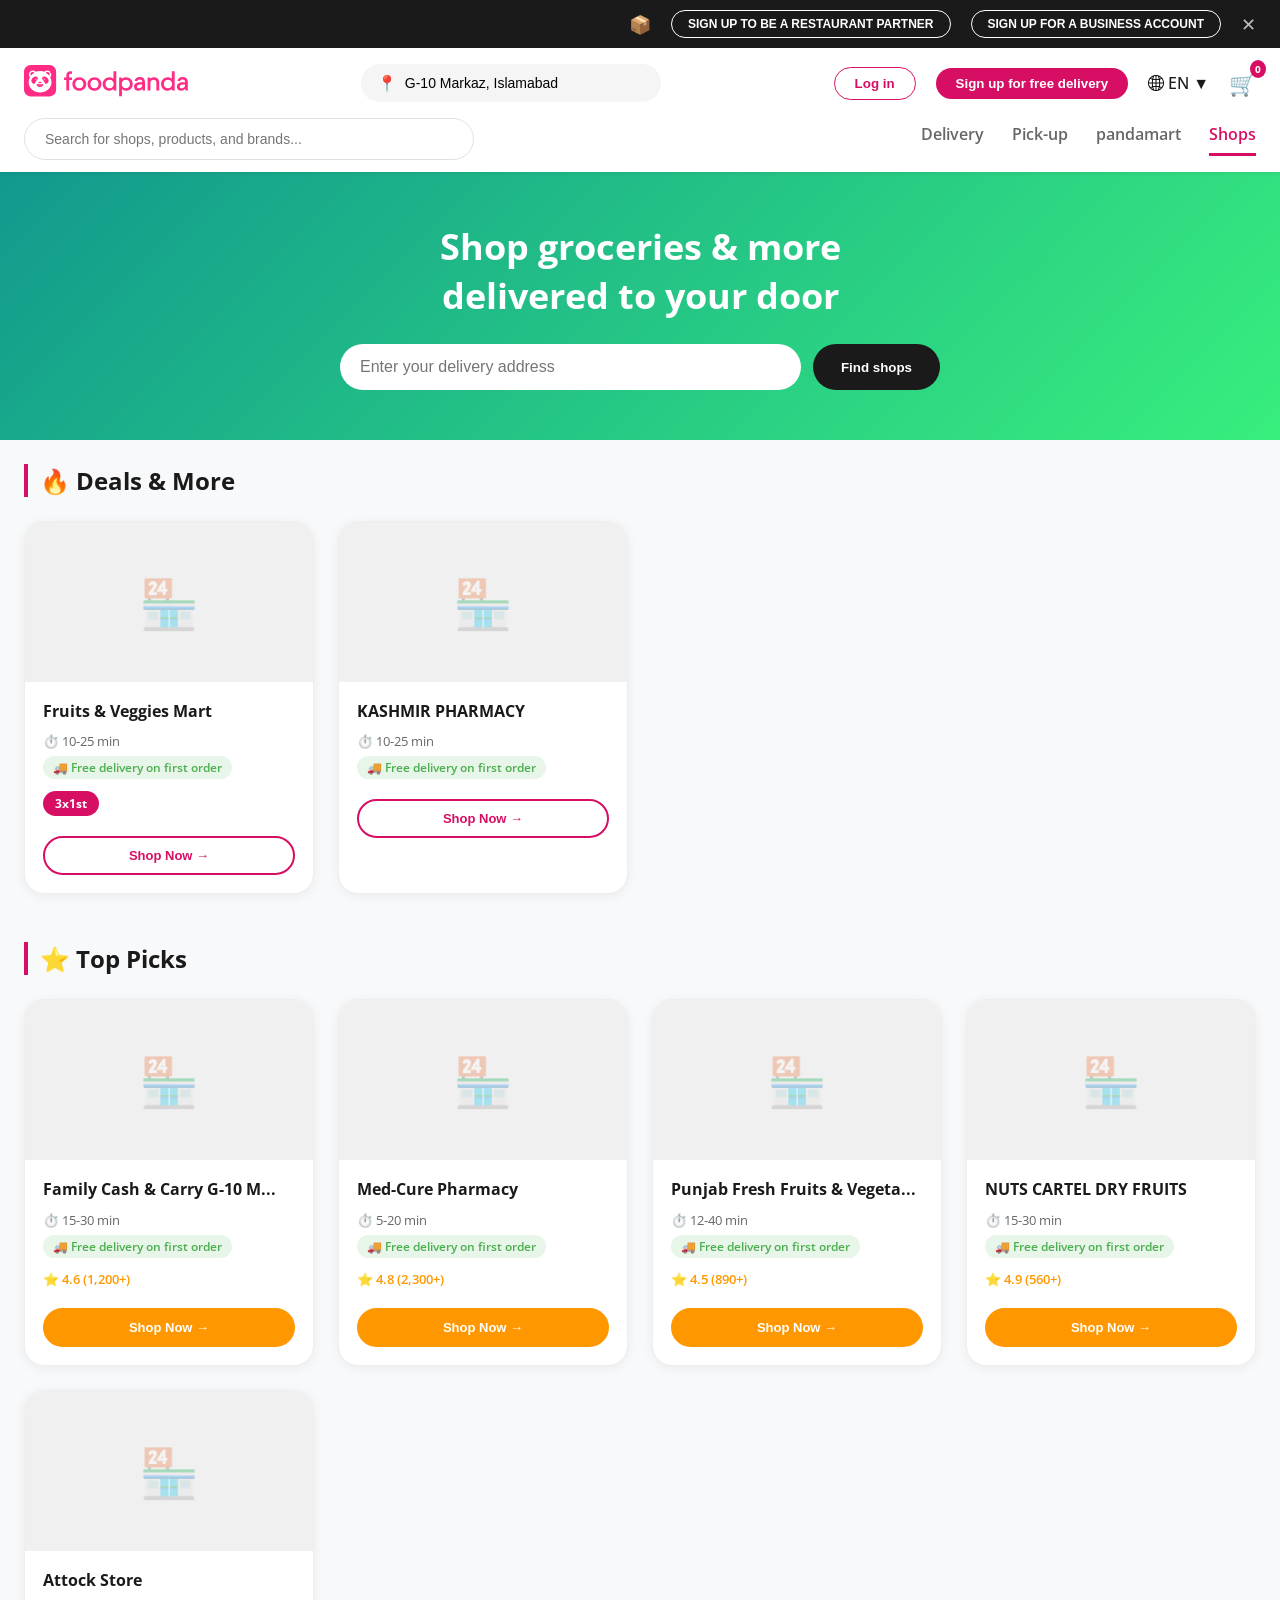
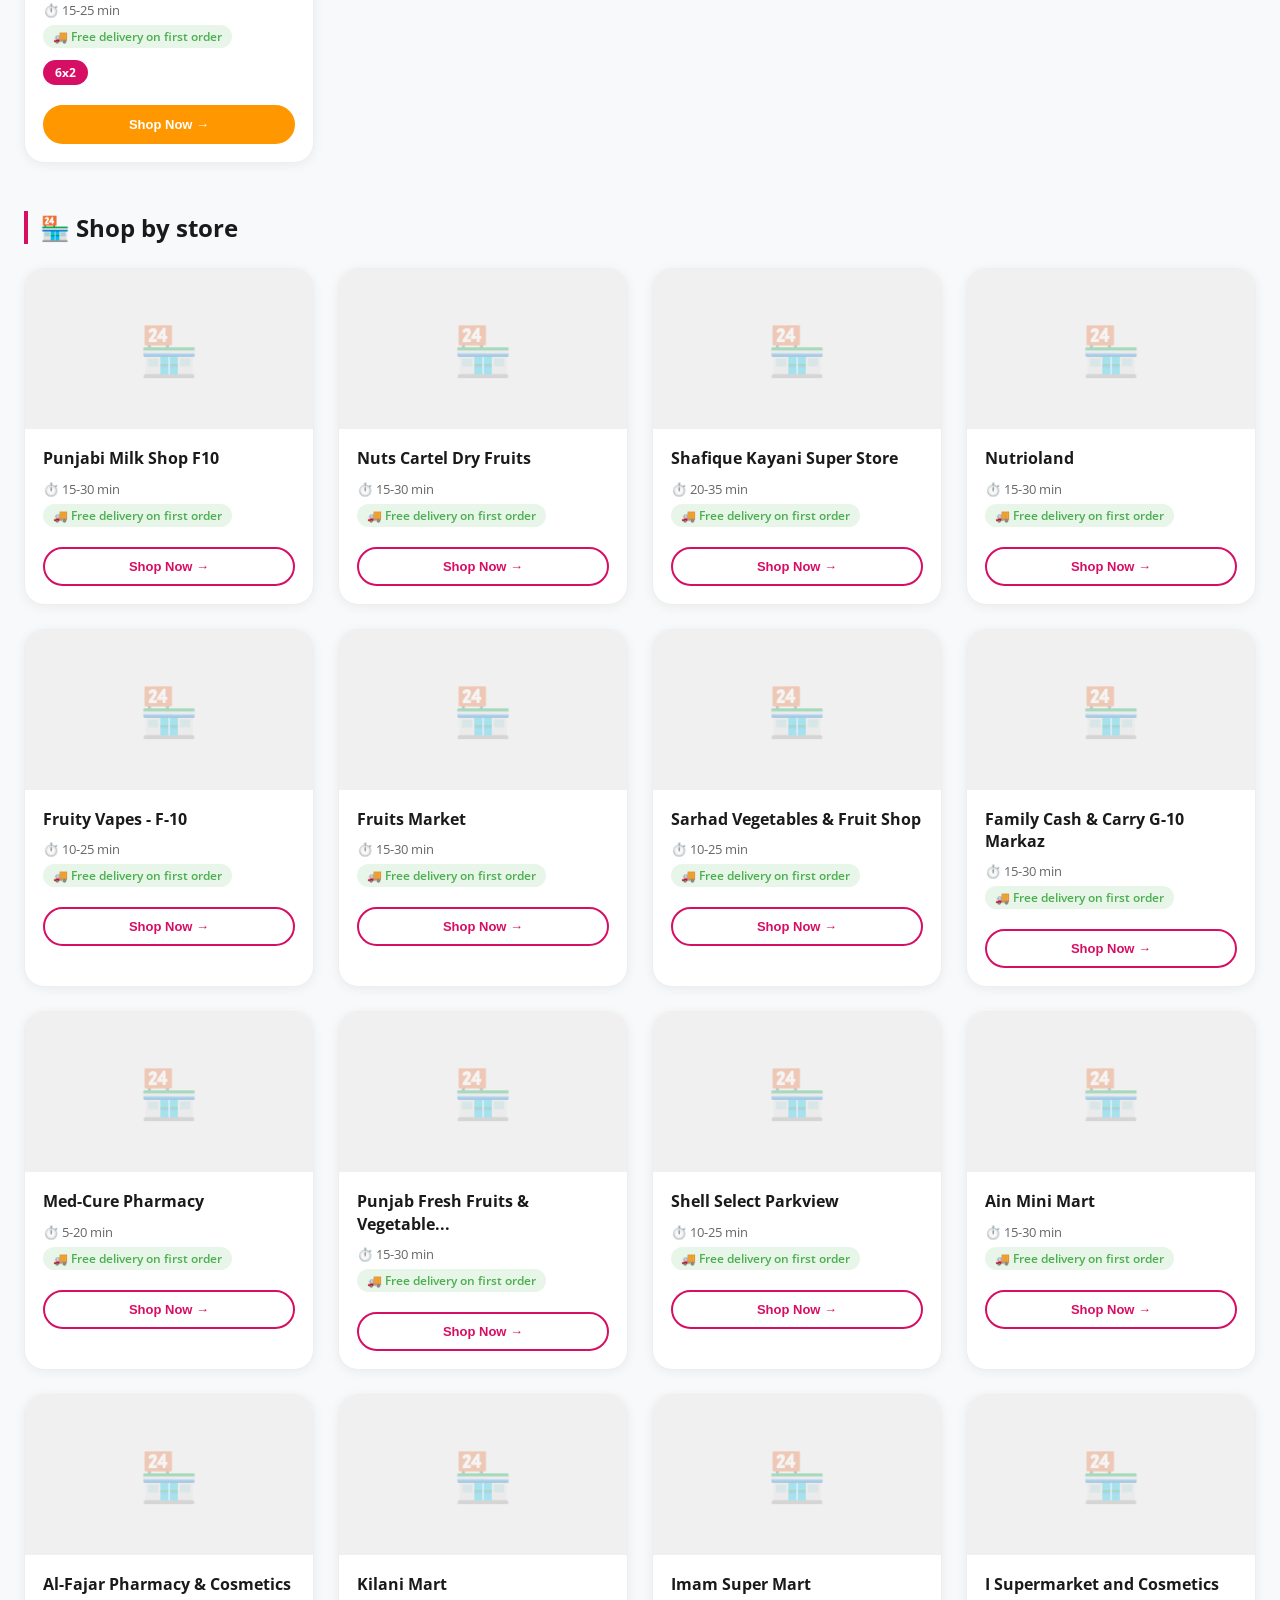
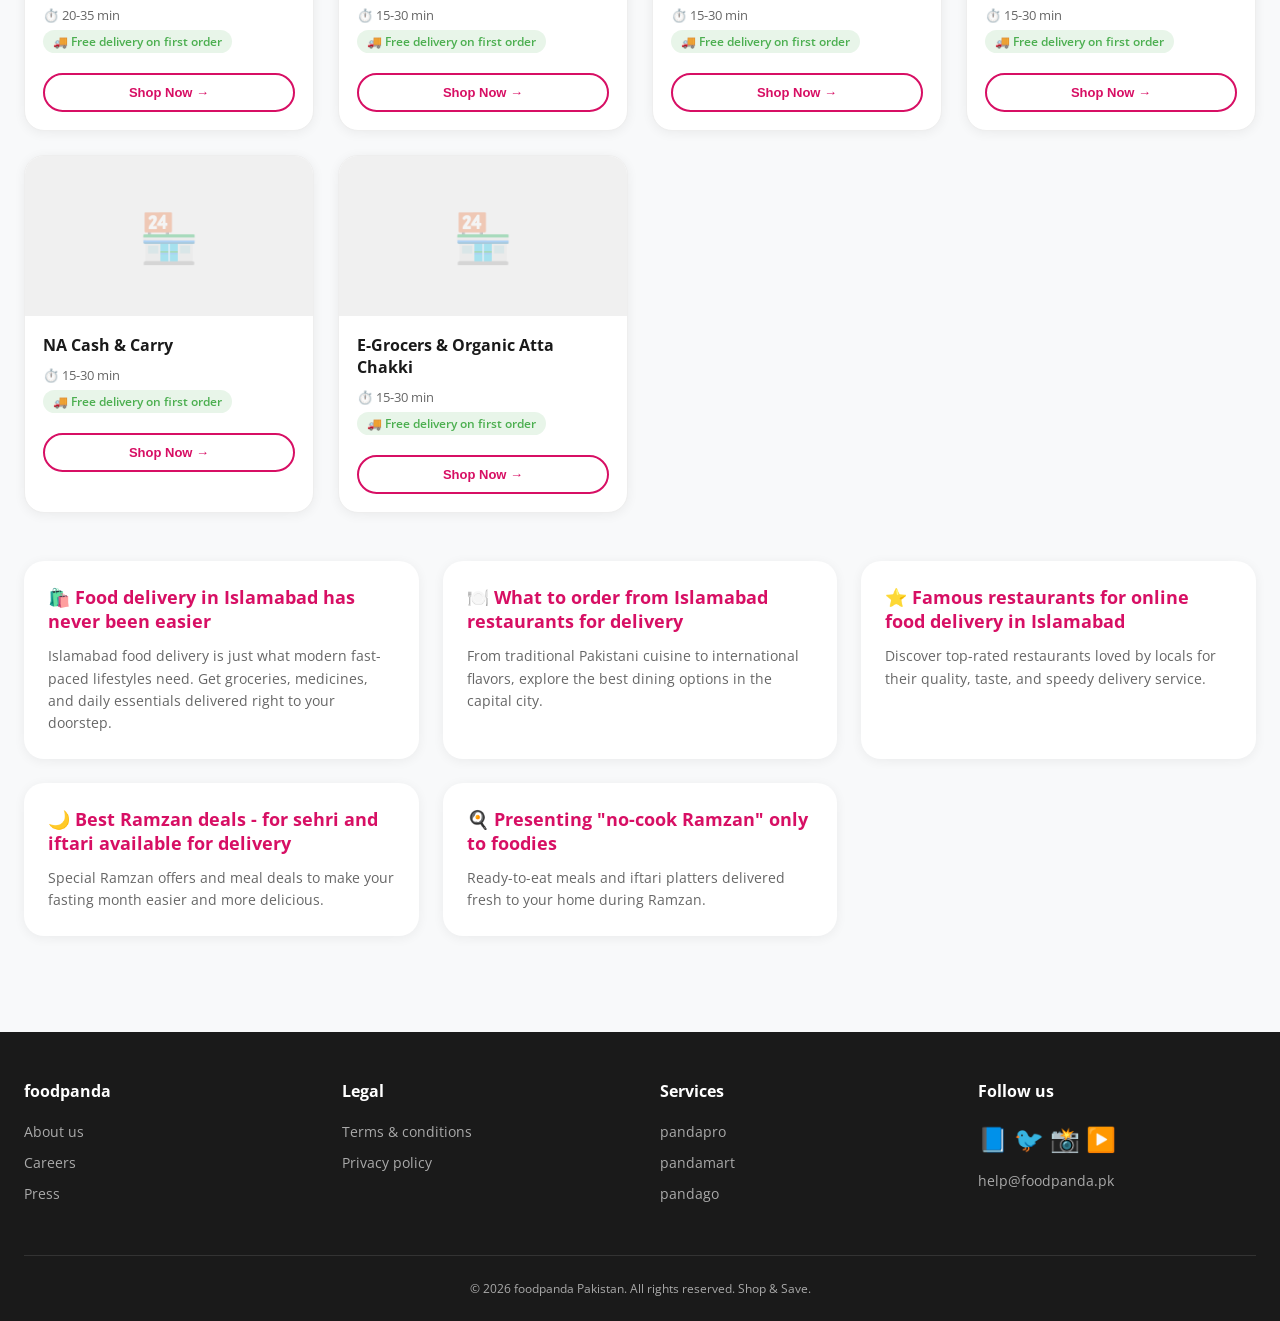
==== shops.html @ 9ace152b "add shops page" ====
<!doctype html>
<html lang="en">
  <head>
    <meta charset="UTF-8" />
    <meta name="viewport" content="width=device-width, initial-scale=1.0" />
    <title>foodpanda | Shops - Grocery & More in Islamabad</title>
    <link
      href="https://fonts.googleapis.com/css2?family=Open+Sans:wght@400;500;600;700;800&display=swap"
      rel="stylesheet"
    />
    <link rel="stylesheet" href="shops.css" />
  </head>
  <body>
    <!-- Top Banner -->
    <div class="top-banner">
      <div class="banner-container">
        <span class="banner-icon">📦</span>
        <button class="banner-btn">SIGN UP TO BE A RESTAURANT PARTNER</button>
        <button class="banner-btn">SIGN UP FOR A BUSINESS ACCOUNT</button>
        <span class="banner-close">✕</span>
      </div>
    </div>

    <!-- Navbar -->
    <nav class="navbar">
      <div class="nav-container">
        <div class="logo">
          <img
            src="assest/images/foodpanda_logo_2023.svg"
            alt="foodpanda"
            onerror="
              this.src =
                'https://www.foodpanda.pk/static/images/foodpanda_logo_2023.svg'
            "
          />
        </div>
        <div class="address">
          <span>📍</span>
          <input
            type="text"
            placeholder="Select your address"
            value="G-10 Markaz, Islamabad"
          />
        </div>
        <ul class="nav-links">
          <li><button class="btn-outline">Log in</button></li>
          <li>
            <button class="btn-primary">Sign up for free delivery</button>
          </li>
          <li class="lang-selector">
            <img
              src="assest/images/globe.png"
              alt="globe"
              onerror="
                this.src =
                  'https://cdn-icons-png.flaticon.com/512/555/555417.png'
              "
            />
            EN ▼
          </li>
          <li class="cart">🛒</li>
        </ul>
      </div>
      <div class="nav-bottom">
        <div class="search-bar">
          <input
            type="text"
            placeholder="Search for shops, products, and brands..."
          />
        </div>
        <div class="tabs-container">
          <div class="tab">Delivery</div>
          <div class="tab">Pick-up</div>
          <div class="tab">pandamart</div>
          <div class="tab active">Shops</div>
        </div>
      </div>
    </nav>

    <!-- Hero Section -->
    <section class="hero">
      <div class="hero-content">
        <h1>Shop groceries & more <br />delivered to your door</h1>
        <div class="search-container">
          <input type="text" placeholder="Enter your delivery address" />
          <button class="btn-primary">Find shops</button>
        </div>
      </div>
    </section>

    <div class="main-container">
      <!-- Deals & More Section -->
      <div class="section">
        <h2 class="section-header">🔥 Deals & More</h2>
        <div class="shop-grid">
          <div class="shop-card">
            <div
              class="shop-image"
              style="
                background-image: url(&quot;https://images.deliveryhero.io/image/foodpanda/shops/fruits-veggies/logo.jpg&quot;);
              "
            ></div>
            <div class="shop-content">
              <h3>Fruits & Veggies Mart</h3>
              <div class="shop-meta">
                <span class="time">⏱️ 10-25 min</span>
                <span class="free-delivery"
                  >🚚 Free delivery on first order</span
                >
              </div>
              <div class="shop-badge">3x1st</div>
              <button class="shop-btn">Shop Now →</button>
            </div>
          </div>
          <div class="shop-card">
            <div
              class="shop-image"
              style="
                background-image: url(&quot;https://images.deliveryhero.io/image/foodpanda/shops/kashmir-pharmacy/logo.jpg&quot;);
              "
            ></div>
            <div class="shop-content">
              <h3>KASHMIR PHARMACY</h3>
              <div class="shop-meta">
                <span class="time">⏱️ 10-25 min</span>
                <span class="free-delivery"
                  >🚚 Free delivery on first order</span
                >
              </div>
              <button class="shop-btn">Shop Now →</button>
            </div>
          </div>
        </div>
      </div>

      <!-- Top Picks Section -->
      <div class="section">
        <h2 class="section-header">⭐ Top Picks</h2>
        <div class="shop-grid">
          <div class="shop-card">
            <div
              class="shop-image"
              style="
                background-image: url(&quot;https://images.deliveryhero.io/image/foodpanda/shops/family-cash-carry/logo.jpg&quot;);
              "
            ></div>
            <div class="shop-content">
              <h3>Family Cash & Carry G-10 M...</h3>
              <div class="shop-meta">
                <span class="time">⏱️ 15-30 min</span>
                <span class="free-delivery"
                  >🚚 Free delivery on first order</span
                >
              </div>
              <div class="rating">⭐ 4.6 (1,200+)</div>
              <button class="shop-btn">Shop Now →</button>
            </div>
          </div>
          <div class="shop-card">
            <div
              class="shop-image"
              style="
                background-image: url(&quot;https://images.deliveryhero.io/image/foodpanda/shops/med-cure/logo.jpg&quot;);
              "
            ></div>
            <div class="shop-content">
              <h3>Med-Cure Pharmacy</h3>
              <div class="shop-meta">
                <span class="time">⏱️ 5-20 min</span>
                <span class="free-delivery"
                  >🚚 Free delivery on first order</span
                >
              </div>
              <div class="rating">⭐ 4.8 (2,300+)</div>
              <button class="shop-btn">Shop Now →</button>
            </div>
          </div>
          <div class="shop-card">
            <div
              class="shop-image"
              style="
                background-image: url(&quot;https://images.deliveryhero.io/image/foodpanda/shops/punjab-fresh/logo.jpg&quot;);
              "
            ></div>
            <div class="shop-content">
              <h3>Punjab Fresh Fruits & Vegeta...</h3>
              <div class="shop-meta">
                <span class="time">⏱️ 12-40 min</span>
                <span class="free-delivery"
                  >🚚 Free delivery on first order</span
                >
              </div>
              <div class="rating">⭐ 4.5 (890+)</div>
              <button class="shop-btn">Shop Now →</button>
            </div>
          </div>
          <div class="shop-card">
            <div
              class="shop-image"
              style="
                background-image: url(&quot;https://images.deliveryhero.io/image/foodpanda/shops/nuts-cartel/logo.jpg&quot;);
              "
            ></div>
            <div class="shop-content">
              <h3>NUTS CARTEL DRY FRUITS</h3>
              <div class="shop-meta">
                <span class="time">⏱️ 15-30 min</span>
                <span class="free-delivery"
                  >🚚 Free delivery on first order</span
                >
              </div>
              <div class="rating">⭐ 4.9 (560+)</div>
              <button class="shop-btn">Shop Now →</button>
            </div>
          </div>
          <div class="shop-card">
            <div
              class="shop-image"
              style="
                background-image: url(&quot;https://images.deliveryhero.io/image/foodpanda/shops/attock/logo.jpg&quot;);
              "
            ></div>
            <div class="shop-content">
              <h3>Attock Store</h3>
              <div class="shop-meta">
                <span class="time">⏱️ 15-25 min</span>
                <span class="free-delivery"
                  >🚚 Free delivery on first order</span
                >
              </div>
              <div class="shop-badge">6x2</div>
              <button class="shop-btn">Shop Now →</button>
            </div>
          </div>
        </div>
      </div>

      <!-- Shop by store Section -->
      <div class="section">
        <h2 class="section-header">🏪 Shop by store</h2>
        <div class="shop-grid shop-by-store-grid">
          <div class="shop-card">
            <div
              class="shop-image"
              style="
                background-image: url(&quot;https://images.deliveryhero.io/image/foodpanda/shops/punjabi-milk/logo.jpg&quot;);
              "
            ></div>
            <div class="shop-content">
              <h3>Punjabi Milk Shop F10</h3>
              <div class="shop-meta">
                <span class="time">⏱️ 15-30 min</span>
                <span class="free-delivery"
                  >🚚 Free delivery on first order</span
                >
              </div>
              <button class="shop-btn">Shop Now →</button>
            </div>
          </div>
          <div class="shop-card">
            <div
              class="shop-image"
              style="
                background-image: url(&quot;https://images.deliveryhero.io/image/foodpanda/shops/nuts-cartel/logo.jpg&quot;);
              "
            ></div>
            <div class="shop-content">
              <h3>Nuts Cartel Dry Fruits</h3>
              <div class="shop-meta">
                <span class="time">⏱️ 15-30 min</span>
                <span class="free-delivery"
                  >🚚 Free delivery on first order</span
                >
              </div>
              <button class="shop-btn">Shop Now →</button>
            </div>
          </div>
          <div class="shop-card">
            <div
              class="shop-image"
              style="
                background-image: url(&quot;https://images.deliveryhero.io/image/foodpanda/shops/kayani-super/logo.jpg&quot;);
              "
            ></div>
            <div class="shop-content">
              <h3>Shafique Kayani Super Store</h3>
              <div class="shop-meta">
                <span class="time">⏱️ 20-35 min</span>
                <span class="free-delivery"
                  >🚚 Free delivery on first order</span
                >
              </div>
              <button class="shop-btn">Shop Now →</button>
            </div>
          </div>
          <div class="shop-card">
            <div
              class="shop-image"
              style="
                background-image: url(&quot;https://images.deliveryhero.io/image/foodpanda/shops/nutrioland/logo.jpg&quot;);
              "
            ></div>
            <div class="shop-content">
              <h3>Nutrioland</h3>
              <div class="shop-meta">
                <span class="time">⏱️ 15-30 min</span>
                <span class="free-delivery"
                  >🚚 Free delivery on first order</span
                >
              </div>
              <button class="shop-btn">Shop Now →</button>
            </div>
          </div>
          <div class="shop-card">
            <div
              class="shop-image"
              style="
                background-image: url(&quot;https://images.deliveryhero.io/image/foodpanda/shops/fruity-vapes/logo.jpg&quot;);
              "
            ></div>
            <div class="shop-content">
              <h3>Fruity Vapes - F-10</h3>
              <div class="shop-meta">
                <span class="time">⏱️ 10-25 min</span>
                <span class="free-delivery"
                  >🚚 Free delivery on first order</span
                >
              </div>
              <button class="shop-btn">Shop Now →</button>
            </div>
          </div>
          <div class="shop-card">
            <div
              class="shop-image"
              style="
                background-image: url(&quot;https://images.deliveryhero.io/image/foodpanda/shops/fruits-market/logo.jpg&quot;);
              "
            ></div>
            <div class="shop-content">
              <h3>Fruits Market</h3>
              <div class="shop-meta">
                <span class="time">⏱️ 15-30 min</span>
                <span class="free-delivery"
                  >🚚 Free delivery on first order</span
                >
              </div>
              <button class="shop-btn">Shop Now →</button>
            </div>
          </div>
          <div class="shop-card">
            <div
              class="shop-image"
              style="
                background-image: url(&quot;https://images.deliveryhero.io/image/foodpanda/shops/sarhad-veg/logo.jpg&quot;);
              "
            ></div>
            <div class="shop-content">
              <h3>Sarhad Vegetables & Fruit Shop</h3>
              <div class="shop-meta">
                <span class="time">⏱️ 10-25 min</span>
                <span class="free-delivery"
                  >🚚 Free delivery on first order</span
                >
              </div>
              <button class="shop-btn">Shop Now →</button>
            </div>
          </div>
          <div class="shop-card">
            <div
              class="shop-image"
              style="
                background-image: url(&quot;https://images.deliveryhero.io/image/foodpanda/shops/family-cash-carry/logo.jpg&quot;);
              "
            ></div>
            <div class="shop-content">
              <h3>Family Cash & Carry G-10 Markaz</h3>
              <div class="shop-meta">
                <span class="time">⏱️ 15-30 min</span>
                <span class="free-delivery"
                  >🚚 Free delivery on first order</span
                >
              </div>
              <button class="shop-btn">Shop Now →</button>
            </div>
          </div>
          <div class="shop-card">
            <div
              class="shop-image"
              style="
                background-image: url(&quot;https://images.deliveryhero.io/image/foodpanda/shops/med-cure/logo.jpg&quot;);
              "
            ></div>
            <div class="shop-content">
              <h3>Med-Cure Pharmacy</h3>
              <div class="shop-meta">
                <span class="time">⏱️ 5-20 min</span>
                <span class="free-delivery"
                  >🚚 Free delivery on first order</span
                >
              </div>
              <button class="shop-btn">Shop Now →</button>
            </div>
          </div>
          <div class="shop-card">
            <div
              class="shop-image"
              style="
                background-image: url(&quot;https://images.deliveryhero.io/image/foodpanda/shops/punjab-fresh/logo.jpg&quot;);
              "
            ></div>
            <div class="shop-content">
              <h3>Punjab Fresh Fruits & Vegetable...</h3>
              <div class="shop-meta">
                <span class="time">⏱️ 15-30 min</span>
                <span class="free-delivery"
                  >🚚 Free delivery on first order</span
                >
              </div>
              <button class="shop-btn">Shop Now →</button>
            </div>
          </div>
          <div class="shop-card">
            <div
              class="shop-image"
              style="
                background-image: url(&quot;https://images.deliveryhero.io/image/foodpanda/shops/shell-select/logo.jpg&quot;);
              "
            ></div>
            <div class="shop-content">
              <h3>Shell Select Parkview</h3>
              <div class="shop-meta">
                <span class="time">⏱️ 10-25 min</span>
                <span class="free-delivery"
                  >🚚 Free delivery on first order</span
                >
              </div>
              <button class="shop-btn">Shop Now →</button>
            </div>
          </div>
          <div class="shop-card">
            <div
              class="shop-image"
              style="
                background-image: url(&quot;https://images.deliveryhero.io/image/foodpanda/shops/ain-mart/logo.jpg&quot;);
              "
            ></div>
            <div class="shop-content">
              <h3>Ain Mini Mart</h3>
              <div class="shop-meta">
                <span class="time">⏱️ 15-30 min</span>
                <span class="free-delivery"
                  >🚚 Free delivery on first order</span
                >
              </div>
              <button class="shop-btn">Shop Now →</button>
            </div>
          </div>
          <div class="shop-card">
            <div
              class="shop-image"
              style="
                background-image: url(&quot;https://images.deliveryhero.io/image/foodpanda/shops/al-fajar/logo.jpg&quot;);
              "
            ></div>
            <div class="shop-content">
              <h3>Al-Fajar Pharmacy & Cosmetics</h3>
              <div class="shop-meta">
                <span class="time">⏱️ 20-35 min</span>
                <span class="free-delivery"
                  >🚚 Free delivery on first order</span
                >
              </div>
              <button class="shop-btn">Shop Now →</button>
            </div>
          </div>
          <div class="shop-card">
            <div
              class="shop-image"
              style="
                background-image: url(&quot;https://images.deliveryhero.io/image/foodpanda/shops/kilani-mart/logo.jpg&quot;);
              "
            ></div>
            <div class="shop-content">
              <h3>Kilani Mart</h3>
              <div class="shop-meta">
                <span class="time">⏱️ 15-30 min</span>
                <span class="free-delivery"
                  >🚚 Free delivery on first order</span
                >
              </div>
              <button class="shop-btn">Shop Now →</button>
            </div>
          </div>
          <div class="shop-card">
            <div
              class="shop-image"
              style="
                background-image: url(&quot;https://images.deliveryhero.io/image/foodpanda/shops/imam-super/logo.jpg&quot;);
              "
            ></div>
            <div class="shop-content">
              <h3>Imam Super Mart</h3>
              <div class="shop-meta">
                <span class="time">⏱️ 15-30 min</span>
                <span class="free-delivery"
                  >🚚 Free delivery on first order</span
                >
              </div>
              <button class="shop-btn">Shop Now →</button>
            </div>
          </div>
          <div class="shop-card">
            <div
              class="shop-image"
              style="
                background-image: url(&quot;https://images.deliveryhero.io/image/foodpanda/shops/i-supermarket/logo.jpg&quot;);
              "
            ></div>
            <div class="shop-content">
              <h3>I Supermarket and Cosmetics</h3>
              <div class="shop-meta">
                <span class="time">⏱️ 15-30 min</span>
                <span class="free-delivery"
                  >🚚 Free delivery on first order</span
                >
              </div>
              <button class="shop-btn">Shop Now →</button>
            </div>
          </div>
          <div class="shop-card">
            <div
              class="shop-image"
              style="
                background-image: url(&quot;https://images.deliveryhero.io/image/foodpanda/shops/na-cash-carry/logo.jpg&quot;);
              "
            ></div>
            <div class="shop-content">
              <h3>NA Cash & Carry</h3>
              <div class="shop-meta">
                <span class="time">⏱️ 15-30 min</span>
                <span class="free-delivery"
                  >🚚 Free delivery on first order</span
                >
              </div>
              <button class="shop-btn">Shop Now →</button>
            </div>
          </div>
          <div class="shop-card">
            <div
              class="shop-image"
              style="
                background-image: url(&quot;https://images.deliveryhero.io/image/foodpanda/shops/e-grocers/logo.jpg&quot;);
              "
            ></div>
            <div class="shop-content">
              <h3>E-Grocers & Organic Atta Chakki</h3>
              <div class="shop-meta">
                <span class="time">⏱️ 15-30 min</span>
                <span class="free-delivery"
                  >🚚 Free delivery on first order</span
                >
              </div>
              <button class="shop-btn">Shop Now →</button>
            </div>
          </div>
        </div>
      </div>

      <!-- Info Sections -->
      <div class="info-section">
        <div class="info-card">
          <h2>🛍️ Food delivery in Islamabad has never been easier</h2>
          <p>
            Islamabad food delivery is just what modern fast-paced lifestyles
            need. Get groceries, medicines, and daily essentials delivered right
            to your doorstep.
          </p>
        </div>
        <div class="info-card">
          <h2>🍽️ What to order from Islamabad restaurants for delivery</h2>
          <p>
            From traditional Pakistani cuisine to international flavors, explore
            the best dining options in the capital city.
          </p>
        </div>
        <div class="info-card">
          <h2>⭐ Famous restaurants for online food delivery in Islamabad</h2>
          <p>
            Discover top-rated restaurants loved by locals for their quality,
            taste, and speedy delivery service.
          </p>
        </div>
        <div class="info-card">
          <h2>
            🌙 Best Ramzan deals - for sehri and iftari available for delivery
          </h2>
          <p>
            Special Ramzan offers and meal deals to make your fasting month
            easier and more delicious.
          </p>
        </div>
        <div class="info-card">
          <h2>🍳 Presenting "no-cook Ramzan" only to foodies</h2>
          <p>
            Ready-to-eat meals and iftari platters delivered fresh to your home
            during Ramzan.
          </p>
        </div>
      </div>
    </div>

    <!-- Footer -->
    <footer>
      <div class="footer-grid">
        <div class="footer-col">
          <h4>foodpanda</h4>
          <a href="#">About us</a>
          <a href="#">Careers</a>
          <a href="#">Press</a>
        </div>
        <div class="footer-col">
          <h4>Legal</h4>
          <a href="#">Terms & conditions</a>
          <a href="#">Privacy policy</a>
        </div>
        <div class="footer-col">
          <h4>Services</h4>
          <a href="#">pandapro</a>
          <a href="#">pandamart</a>
          <a href="#">pandago</a>
        </div>
        <div class="footer-col">
          <h4>Follow us</h4>
          <div class="social-icons">📘 🐦 📸 ▶️</div>
          <div class="contact-email">help@foodpanda.pk</div>
        </div>
      </div>
      <div class="copyright">
        © 2026 foodpanda Pakistan. All rights reserved. Shop & Save.
      </div>
    </footer>
  </body>
</html>
---- shops.css ----
/* shops.css - Complete styles for foodpanda Shops page */

* {
    margin: 0;
    padding: 0;
    box-sizing: border-box;
}

body {
    font-family: 'Open Sans', sans-serif;
    background: #f8f9fa;
    color: #1a1a1a;
}

/* ========== TOP BANNER ========== */
.top-banner {
    background: #1a1a1a;
    color: white;
    padding: 10px 0;
    font-size: 14px;
}

.banner-container {
    max-width: 1400px;
    margin: 0 auto;
    display: flex;
    align-items: center;
    justify-content: flex-end;
    gap: 20px;
    padding: 0 24px;
}

.banner-icon {
    font-size: 18px;
}

.banner-btn {
    background: transparent;
    border: 1px solid #fff;
    color: #fff;
    padding: 6px 16px;
    border-radius: 20px;
    font-size: 12px;
    font-weight: 600;
    cursor: pointer;
    transition: all 0.2s;
}

.banner-btn:hover {
    background: rgba(255,255,255,0.1);
}

.banner-close {
    cursor: pointer;
    font-size: 18px;
    opacity: 0.7;
}

.banner-close:hover {
    opacity: 1;
}

/* ========== NAVBAR ========== */
.navbar {
    background: #fff;
    box-shadow: 0 1px 4px rgba(0,0,0,0.08);
    position: sticky;
    top: 0;
    z-index: 100;
}

.nav-container {
    max-width: 1400px;
    margin: 0 auto;
    padding: 16px 24px;
    display: flex;
    align-items: center;
    justify-content: space-between;
    flex-wrap: wrap;
    gap: 16px;
}

.logo img {
    height: 32px;
}

.address {
    display: flex;
    align-items: center;
    gap: 8px;
    background: #f5f5f5;
    padding: 8px 16px;
    border-radius: 30px;
    flex: 1;
    max-width: 300px;
}

.address input {
    border: none;
    background: transparent;
    outline: none;
    font-size: 14px;
    width: 100%;
}

.nav-links {
    display: flex;
    align-items: center;
    gap: 20px;
    list-style: none;
}

.btn-outline {
    background: transparent;
    border: 1px solid #D70F64;
    color: #D70F64;
    padding: 8px 20px;
    border-radius: 30px;
    font-weight: 600;
    cursor: pointer;
    transition: all 0.2s;
}

.btn-outline:hover {
    background: #D70F64;
    color: white;
}

.btn-primary {
    background: #D70F64;
    border: none;
    color: white;
    padding: 8px 20px;
    border-radius: 30px;
    font-weight: 600;
    cursor: pointer;
    transition: all 0.2s;
}

.btn-primary:hover {
    background: #b80d54;
}

.lang-selector {
    display: flex;
    align-items: center;
    gap: 4px;
    cursor: pointer;
    font-weight: 500;
}

.lang-selector img {
    height: 16px;
}

.cart {
    font-size: 22px;
    cursor: pointer;
    position: relative;
}

.cart::after {
    content: "0";
    position: absolute;
    top: -8px;
    right: -10px;
    background: #D70F64;
    color: white;
    font-size: 10px;
    padding: 2px 5px;
    border-radius: 50%;
    font-weight: bold;
}

/* Nav Bottom Tabs */
.nav-bottom {
    max-width: 1400px;
    margin: 0 auto;
    padding: 0 24px 12px 24px;
    display: flex;
    align-items: center;
    justify-content: space-between;
    flex-wrap: wrap;
    gap: 16px;
}

.search-bar {
    flex: 1;
    max-width: 450px;
}

.search-bar input {
    width: 100%;
    padding: 12px 20px;
    border: 1px solid #e0e0e0;
    border-radius: 30px;
    font-size: 14px;
    outline: none;
    transition: border 0.2s;
}

.search-bar input:focus {
    border-color: #D70F64;
}

.tabs-container {
    display: flex;
    gap: 28px;
}

.tab {
    font-weight: 600;
    padding-bottom: 8px;
    cursor: pointer;
    color: #666;
    transition: color 0.2s;
}

.tab:hover {
    color: #D70F64;
}

.tab.active {
    color: #D70F64;
    border-bottom: 3px solid #D70F64;
}

/* ========== HERO SECTION ========== */
.hero {
    background: linear-gradient(135deg, #11998e 0%, #38ef7d 100%);
    padding: 50px 24px;
    text-align: center;
    color: white;
}

.hero h1 {
    font-size: 36px;
    margin-bottom: 24px;
    font-weight: 700;
}

.search-container {
    display: flex;
    max-width: 600px;
    margin: 0 auto;
    gap: 12px;
}

.search-container input {
    flex: 1;
    padding: 14px 20px;
    border: none;
    border-radius: 40px;
    font-size: 16px;
    outline: none;
}

.search-container button {
    background: #1a1a1a;
    color: white;
    border: none;
    padding: 14px 28px;
    border-radius: 40px;
    font-weight: bold;
    cursor: pointer;
    transition: background 0.2s;
}

.search-container button:hover {
    background: #333;
}

/* ========== MAIN CONTAINER ========== */
.main-container {
    max-width: 1400px;
    margin: 0 auto;
    padding: 24px;
}

/* Section Header */
.section {
    margin-bottom: 48px;
}

.section-header {
    font-size: 24px;
    font-weight: 700;
    margin-bottom: 24px;
    padding-left: 12px;
    border-left: 4px solid #D70F64;
}

/* Shop Grid */
.shop-grid {
    display: grid;
    grid-template-columns: repeat(auto-fill, minmax(280px, 1fr));
    gap: 24px;
}

.shop-card {
    background: white;
    border-radius: 20px;
    overflow: hidden;
    box-shadow: 0 2px 12px rgba(0,0,0,0.06);
    transition: all 0.3s ease;
    cursor: pointer;
    border: 1px solid #eee;
}

.shop-card:hover {
    transform: translateY(-6px);
    box-shadow: 0 12px 28px rgba(0,0,0,0.12);
}

.shop-image {
    height: 160px;
    background-size: cover;
    background-position: center;
    background-color: #f5f5f5;
    transition: transform 0.3s;
    position: relative;
}

.shop-card:hover .shop-image {
    transform: scale(1.02);
}

.shop-image::after {
    content: "🏪";
    position: absolute;
    top: 50%;
    left: 50%;
    transform: translate(-50%, -50%);
    font-size: 48px;
    opacity: 0.3;
}

.shop-content {
    padding: 18px;
}

.shop-content h3 {
    font-size: 16px;
    font-weight: 700;
    margin-bottom: 10px;
    line-height: 1.4;
}

.shop-meta {
    display: flex;
    flex-direction: column;
    gap: 6px;
    margin-bottom: 12px;
}

.time {
    font-size: 13px;
    color: #666;
    display: flex;
    align-items: center;
    gap: 4px;
}

.free-delivery {
    font-size: 12px;
    color: #4caf50;
    font-weight: 600;
    background: #e8f5e9;
    display: inline-block;
    padding: 3px 10px;
    border-radius: 20px;
    width: fit-content;
}

.rating {
    font-size: 13px;
    color: #ff9800;
    margin-bottom: 12px;
    font-weight: 600;
}

.shop-badge {
    background: #D70F64;
    color: white;
    font-size: 12px;
    font-weight: 700;
    padding: 4px 12px;
    border-radius: 20px;
    display: inline-block;
    margin-bottom: 12px;
}

.shop-btn {
    background: transparent;
    border: 2px solid #D70F64;
    color: #D70F64;
    padding: 10px 16px;
    border-radius: 30px;
    font-weight: 700;
    font-size: 13px;
    cursor: pointer;
    transition: all 0.2s;
    width: 100%;
    margin-top: 8px;
}

.shop-btn:hover {
    background: #D70F64;
    color: white;
}

/* Info Section */
.info-section {
    display: grid;
    grid-template-columns: repeat(auto-fill, minmax(320px, 1fr));
    gap: 24px;
    margin-top: 48px;
    margin-bottom: 24px;
}

.info-card {
    background: white;
    padding: 24px;
    border-radius: 20px;
    box-shadow: 0 2px 12px rgba(0,0,0,0.06);
    transition: transform 0.2s;
}

.info-card:hover {
    transform: translateY(-4px);
}

.info-card h2 {
    font-size: 18px;
    font-weight: 700;
    margin-bottom: 12px;
    color: #D70F64;
}

.info-card p {
    font-size: 14px;
    color: #666;
    line-height: 1.6;
}

/* ========== FOOTER ========== */
footer {
    background: #1a1a1a;
    color: #aaa;
    padding: 48px 24px 24px;
    margin-top: 48px;
}

.footer-grid {
    max-width: 1400px;
    margin: 0 auto;
    display: grid;
    grid-template-columns: repeat(auto-fit, minmax(180px, 1fr));
    gap: 40px;
}

.footer-col h4 {
    color: white;
    margin-bottom: 20px;
    font-size: 16px;
}

.footer-col a {
    display: block;
    color: #aaa;
    text-decoration: none;
    margin-bottom: 12px;
    font-size: 14px;
    transition: color 0.2s;
}

.footer-col a:hover {
    color: #D70F64;
}

.social-icons {
    font-size: 24px;
    display: flex;
    gap: 16px;
    margin-bottom: 16px;
    cursor: pointer;
}

.contact-email {
    font-size: 14px;
    color: #aaa;
}

.copyright {
    max-width: 1400px;
    margin: 40px auto 0;
    text-align: center;
    font-size: 12px;
    padding-top: 24px;
    border-top: 1px solid #333;
}

/* ========== RESPONSIVE DESIGN ========== */
@media (max-width: 900px) {
    .nav-container {
        flex-direction: column;
        align-items: stretch;
    }
    
    .address {
        max-width: 100%;
    }
    
    .nav-links {
        justify-content: space-between;
        flex-wrap: wrap;
    }
    
    .nav-bottom {
        flex-direction: column;
        align-items: stretch;
    }
    
    .search-bar {
        max-width: 100%;
    }
    
    .tabs-container {
        justify-content: center;
    }
    
    .hero h1 {
        font-size: 28px;
    }
    
    .search-container {
        flex-direction: column;
    }
    
    .section-header {
        font-size: 20px;
    }
    
    .banner-container {
        justify-content: center;
        flex-wrap: wrap;
    }
    
    .banner-btn {
        font-size: 10px;
        padding: 4px 12px;
    }
}

@media (max-width: 600px) {
    .main-container {
        padding: 16px;
    }
    
    .shop-grid {
        grid-template-columns: 1fr;
        gap: 16px;
    }
    
    .shop-image {
        height: 140px;
    }
    
    .shop-content h3 {
        font-size: 15px;
    }
    
    .info-section {
        grid-template-columns: 1fr;
    }
    
    .footer-grid {
        grid-template-columns: 1fr 1fr;
        gap: 24px;
    }
    
    .hero {
        padding: 32px 16px;
    }
    
    .hero h1 {
        font-size: 22px;
    }
}

/* Custom scrollbar */
::-webkit-scrollbar {
    width: 8px;
    height: 8px;
}

::-webkit-scrollbar-track {
    background: #f1f1f1;
    border-radius: 10px;
}

::-webkit-scrollbar-thumb {
    background: #D70F64;
    border-radius: 10px;
}

::-webkit-scrollbar-thumb:hover {
    background: #b80d54;
}

/* Loading animation placeholders */
.shop-image {
    position: relative;
    background-color: #f0f0f0;
}

/* Special styling for deals section */
.shop-grid:first-child .shop-card {
    border: 2px solid #ff9800;
}

/* Top picks section highlight */
.section:nth-child(2) .shop-card .shop-btn {
    background: #ff9800;
    color: white;
    border-color: #ff9800;
}

.section:nth-child(2) .shop-card .shop-btn:hover {
    background: #e68900;
    border-color: #e68900;
}
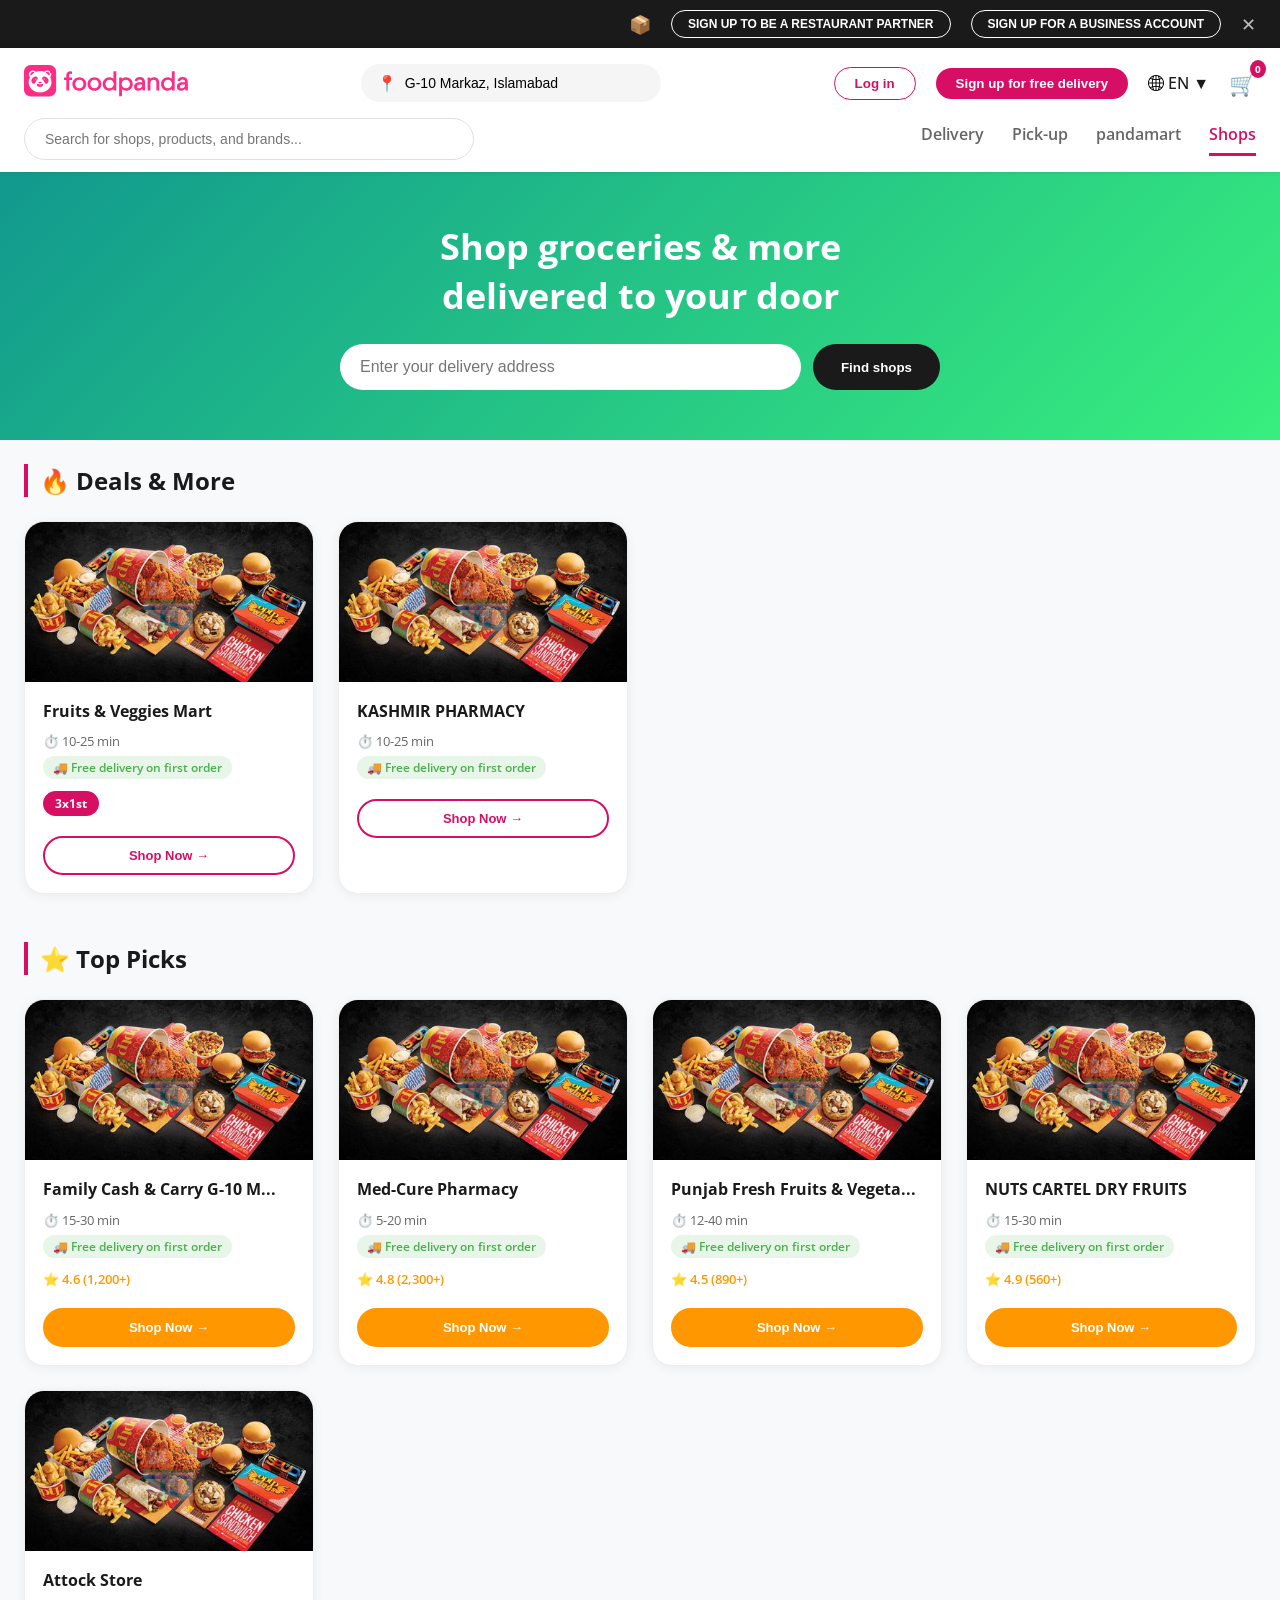
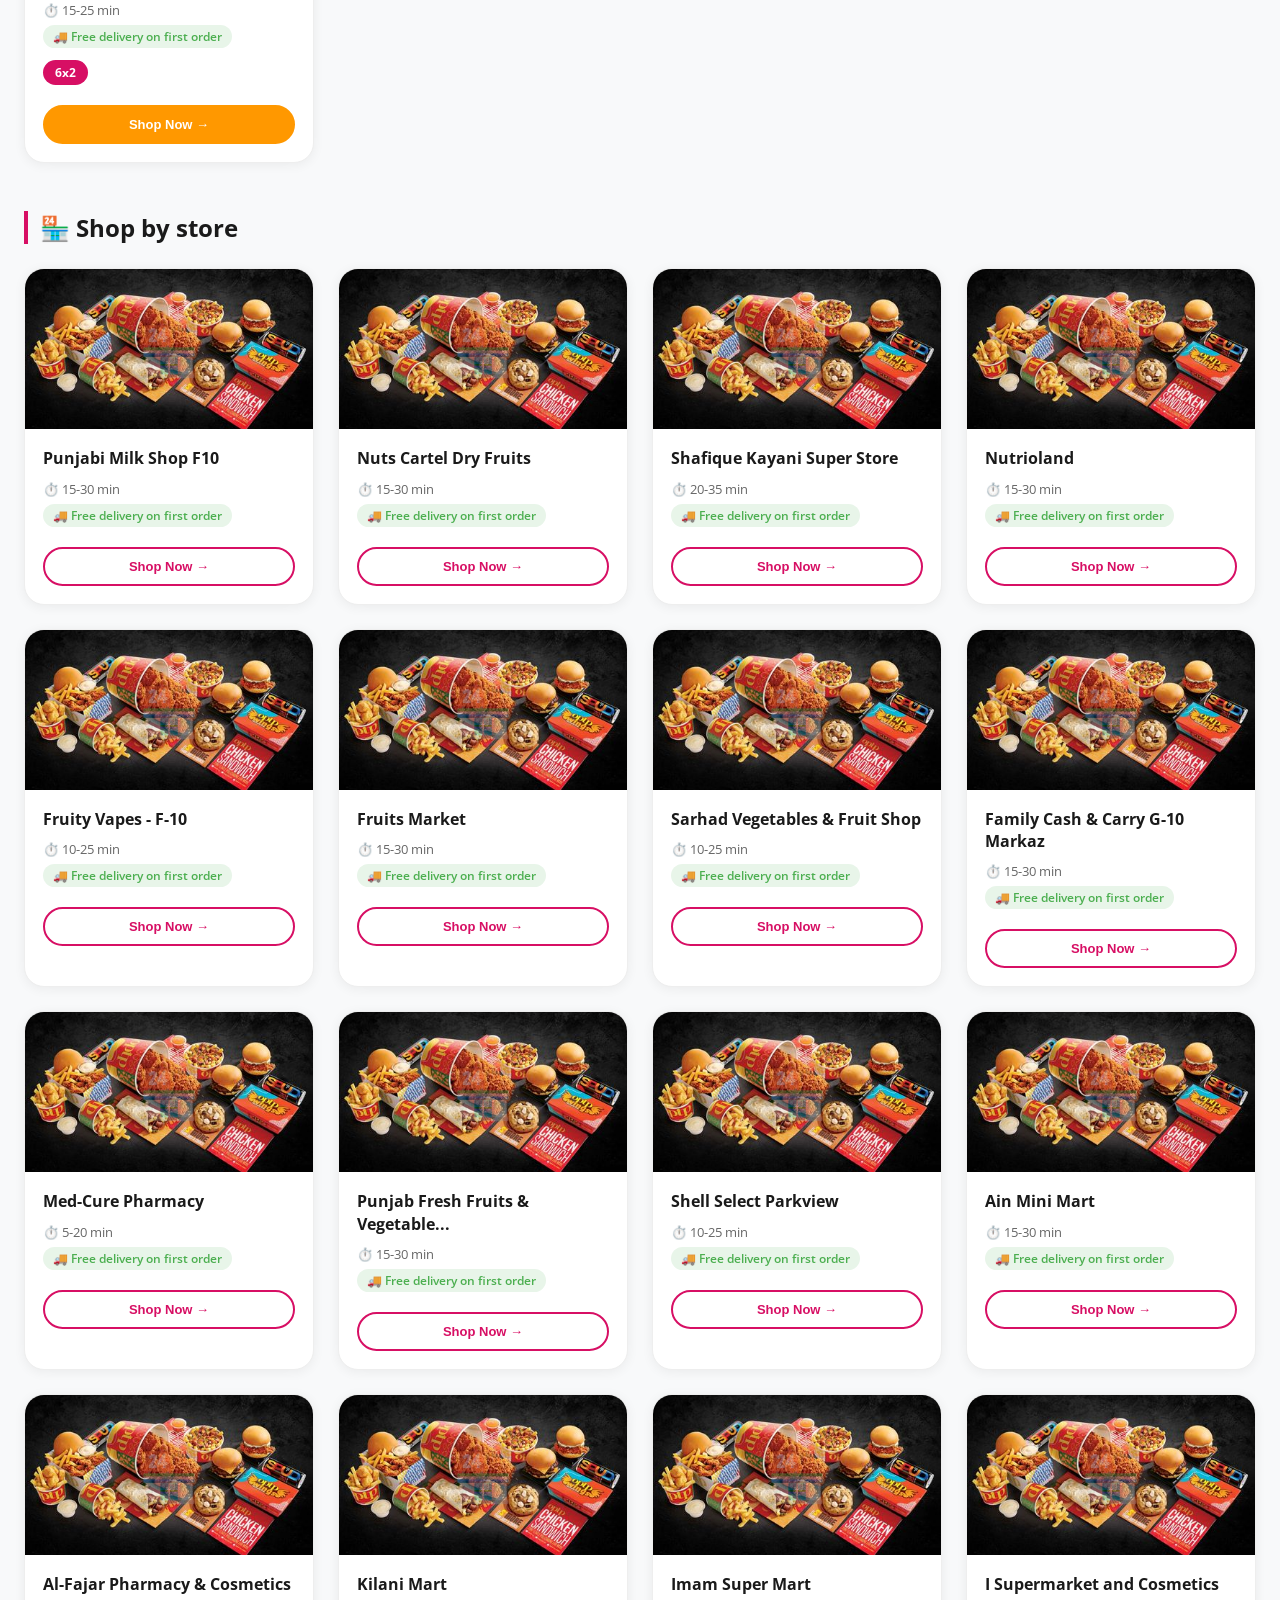
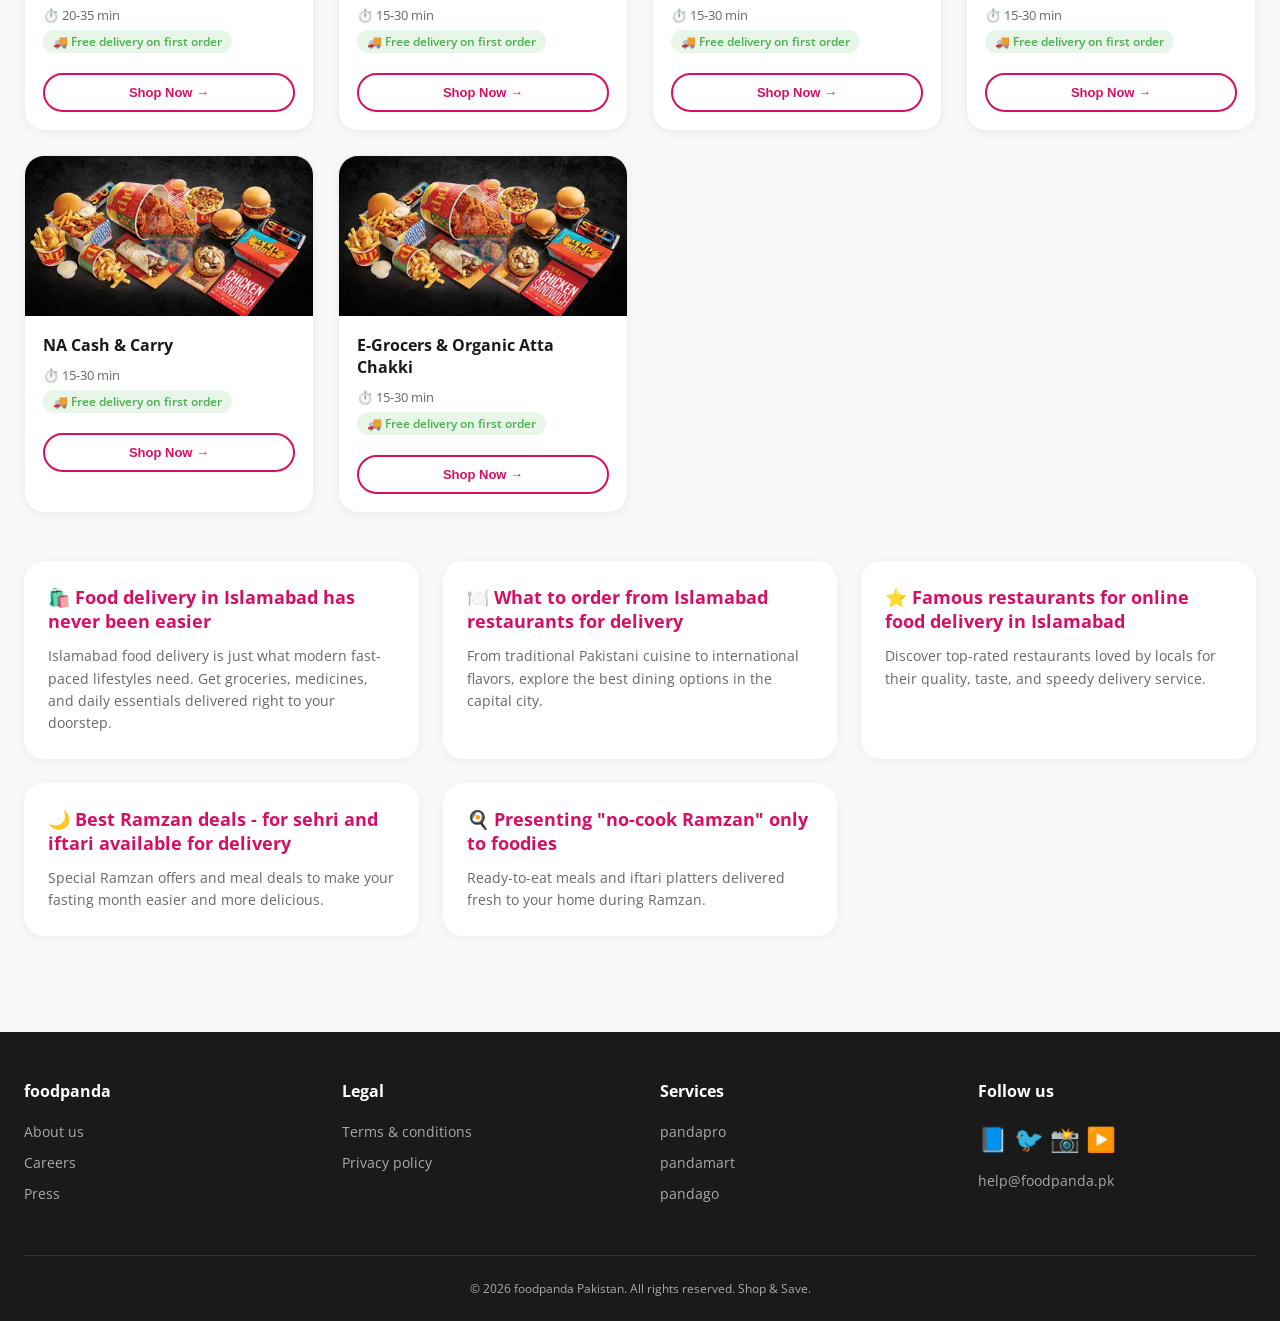
==== commit 836325c7: "add image" ====
--- a/shops.html
+++ b/shops.html
@@ -1,643 +1,424 @@
-<!doctype html>
+<!DOCTYPE html>
 <html lang="en">
-  <head>
+<head>
     <meta charset="UTF-8" />
     <meta name="viewport" content="width=device-width, initial-scale=1.0" />
     <title>foodpanda | Shops - Grocery & More in Islamabad</title>
-    <link
-      href="https://fonts.googleapis.com/css2?family=Open+Sans:wght@400;500;600;700;800&display=swap"
-      rel="stylesheet"
-    />
+    <link href="https://fonts.googleapis.com/css2?family=Open+Sans:wght@400;500;600;700;800&display=swap" rel="stylesheet" />
     <link rel="stylesheet" href="shops.css" />
-  </head>
-  <body>
+</head>
+<body>
     <!-- Top Banner -->
     <div class="top-banner">
-      <div class="banner-container">
-        <span class="banner-icon">📦</span>
-        <button class="banner-btn">SIGN UP TO BE A RESTAURANT PARTNER</button>
-        <button class="banner-btn">SIGN UP FOR A BUSINESS ACCOUNT</button>
-        <span class="banner-close">✕</span>
-      </div>
+        <div class="banner-container">
+            <span class="banner-icon">📦</span>
+            <button class="banner-btn">SIGN UP TO BE A RESTAURANT PARTNER</button>
+            <button class="banner-btn">SIGN UP FOR A BUSINESS ACCOUNT</button>
+            <span class="banner-close">✕</span>
+        </div>
     </div>
 
     <!-- Navbar -->
     <nav class="navbar">
-      <div class="nav-container">
-        <div class="logo">
-          <img
-            src="assest/images/foodpanda_logo_2023.svg"
-            alt="foodpanda"
-            onerror="
-              this.src =
-                'https://www.foodpanda.pk/static/images/foodpanda_logo_2023.svg'
-            "
-          />
-        </div>
-        <div class="address">
-          <span>📍</span>
-          <input
-            type="text"
-            placeholder="Select your address"
-            value="G-10 Markaz, Islamabad"
-          />
-        </div>
-        <ul class="nav-links">
-          <li><button class="btn-outline">Log in</button></li>
-          <li>
-            <button class="btn-primary">Sign up for free delivery</button>
-          </li>
-          <li class="lang-selector">
-            <img
-              src="assest/images/globe.png"
-              alt="globe"
-              onerror="
-                this.src =
-                  'https://cdn-icons-png.flaticon.com/512/555/555417.png'
-              "
-            />
-            EN ▼
-          </li>
-          <li class="cart">🛒</li>
-        </ul>
-      </div>
-      <div class="nav-bottom">
-        <div class="search-bar">
-          <input
-            type="text"
-            placeholder="Search for shops, products, and brands..."
-          />
-        </div>
-        <div class="tabs-container">
-          <div class="tab">Delivery</div>
-          <div class="tab">Pick-up</div>
-          <div class="tab">pandamart</div>
-          <div class="tab active">Shops</div>
-        </div>
-      </div>
+        <div class="nav-container">
+            <div class="logo">
+                <img src="assest/images/foodpanda_logo_2023.svg" alt="foodpanda" onerror="this.src='https://www.foodpanda.pk/static/images/foodpanda_logo_2023.svg'" />
+            </div>
+            <div class="address">
+                <span>📍</span>
+                <input type="text" placeholder="Select your address" value="G-10 Markaz, Islamabad" />
+            </div>
+            <ul class="nav-links">
+                <li><button class="btn-outline">Log in</button></li>
+                <li><button class="btn-primary">Sign up for free delivery</button></li>
+                <li class="lang-selector">
+                    <img src="assest/images/globe.png" alt="globe" onerror="this.src='https://cdn-icons-png.flaticon.com/512/555/555417.png'" />
+                    EN ▼
+                </li>
+                <li class="cart">🛒</li>
+            </ul>
+        </div>
+        <div class="nav-bottom">
+            <div class="search-bar">
+                <input type="text" placeholder="Search for shops, products, and brands..." />
+            </div>
+            <div class="tabs-container">
+                <div class="tab">Delivery</div>
+                <div class="tab">Pick-up</div>
+                <div class="tab">pandamart</div>
+                <div class="tab active">Shops</div>
+            </div>
+        </div>
     </nav>
 
     <!-- Hero Section -->
     <section class="hero">
-      <div class="hero-content">
-        <h1>Shop groceries & more <br />delivered to your door</h1>
-        <div class="search-container">
-          <input type="text" placeholder="Enter your delivery address" />
-          <button class="btn-primary">Find shops</button>
-        </div>
-      </div>
+        <div class="hero-content">
+            <h1>Shop groceries & more <br />delivered to your door</h1>
+            <div class="search-container">
+                <input type="text" placeholder="Enter your delivery address" />
+                <button class="btn-primary">Find shops</button>
+            </div>
+        </div>
     </section>
 
     <div class="main-container">
-      <!-- Deals & More Section -->
-      <div class="section">
-        <h2 class="section-header">🔥 Deals & More</h2>
-        <div class="shop-grid">
-          <div class="shop-card">
-            <div
-              class="shop-image"
-              style="
-                background-image: url(&quot;https://images.deliveryhero.io/image/foodpanda/shops/fruits-veggies/logo.jpg&quot;);
-              "
-            ></div>
-            <div class="shop-content">
-              <h3>Fruits & Veggies Mart</h3>
-              <div class="shop-meta">
-                <span class="time">⏱️ 10-25 min</span>
-                <span class="free-delivery"
-                  >🚚 Free delivery on first order</span
-                >
-              </div>
-              <div class="shop-badge">3x1st</div>
-              <button class="shop-btn">Shop Now →</button>
-            </div>
-          </div>
-          <div class="shop-card">
-            <div
-              class="shop-image"
-              style="
-                background-image: url(&quot;https://images.deliveryhero.io/image/foodpanda/shops/kashmir-pharmacy/logo.jpg&quot;);
-              "
-            ></div>
-            <div class="shop-content">
-              <h3>KASHMIR PHARMACY</h3>
-              <div class="shop-meta">
-                <span class="time">⏱️ 10-25 min</span>
-                <span class="free-delivery"
-                  >🚚 Free delivery on first order</span
-                >
-              </div>
-              <button class="shop-btn">Shop Now →</button>
-            </div>
-          </div>
-        </div>
-      </div>
-
-      <!-- Top Picks Section -->
-      <div class="section">
-        <h2 class="section-header">⭐ Top Picks</h2>
-        <div class="shop-grid">
-          <div class="shop-card">
-            <div
-              class="shop-image"
-              style="
-                background-image: url(&quot;https://images.deliveryhero.io/image/foodpanda/shops/family-cash-carry/logo.jpg&quot;);
-              "
-            ></div>
-            <div class="shop-content">
-              <h3>Family Cash & Carry G-10 M...</h3>
-              <div class="shop-meta">
-                <span class="time">⏱️ 15-30 min</span>
-                <span class="free-delivery"
-                  >🚚 Free delivery on first order</span
-                >
-              </div>
-              <div class="rating">⭐ 4.6 (1,200+)</div>
-              <button class="shop-btn">Shop Now →</button>
-            </div>
-          </div>
-          <div class="shop-card">
-            <div
-              class="shop-image"
-              style="
-                background-image: url(&quot;https://images.deliveryhero.io/image/foodpanda/shops/med-cure/logo.jpg&quot;);
-              "
-            ></div>
-            <div class="shop-content">
-              <h3>Med-Cure Pharmacy</h3>
-              <div class="shop-meta">
-                <span class="time">⏱️ 5-20 min</span>
-                <span class="free-delivery"
-                  >🚚 Free delivery on first order</span
-                >
-              </div>
-              <div class="rating">⭐ 4.8 (2,300+)</div>
-              <button class="shop-btn">Shop Now →</button>
-            </div>
-          </div>
-          <div class="shop-card">
-            <div
-              class="shop-image"
-              style="
-                background-image: url(&quot;https://images.deliveryhero.io/image/foodpanda/shops/punjab-fresh/logo.jpg&quot;);
-              "
-            ></div>
-            <div class="shop-content">
-              <h3>Punjab Fresh Fruits & Vegeta...</h3>
-              <div class="shop-meta">
-                <span class="time">⏱️ 12-40 min</span>
-                <span class="free-delivery"
-                  >🚚 Free delivery on first order</span
-                >
-              </div>
-              <div class="rating">⭐ 4.5 (890+)</div>
-              <button class="shop-btn">Shop Now →</button>
-            </div>
-          </div>
-          <div class="shop-card">
-            <div
-              class="shop-image"
-              style="
-                background-image: url(&quot;https://images.deliveryhero.io/image/foodpanda/shops/nuts-cartel/logo.jpg&quot;);
-              "
-            ></div>
-            <div class="shop-content">
-              <h3>NUTS CARTEL DRY FRUITS</h3>
-              <div class="shop-meta">
-                <span class="time">⏱️ 15-30 min</span>
-                <span class="free-delivery"
-                  >🚚 Free delivery on first order</span
-                >
-              </div>
-              <div class="rating">⭐ 4.9 (560+)</div>
-              <button class="shop-btn">Shop Now →</button>
-            </div>
-          </div>
-          <div class="shop-card">
-            <div
-              class="shop-image"
-              style="
-                background-image: url(&quot;https://images.deliveryhero.io/image/foodpanda/shops/attock/logo.jpg&quot;);
-              "
-            ></div>
-            <div class="shop-content">
-              <h3>Attock Store</h3>
-              <div class="shop-meta">
-                <span class="time">⏱️ 15-25 min</span>
-                <span class="free-delivery"
-                  >🚚 Free delivery on first order</span
-                >
-              </div>
-              <div class="shop-badge">6x2</div>
-              <button class="shop-btn">Shop Now →</button>
-            </div>
-          </div>
-        </div>
-      </div>
-
-      <!-- Shop by store Section -->
-      <div class="section">
-        <h2 class="section-header">🏪 Shop by store</h2>
-        <div class="shop-grid shop-by-store-grid">
-          <div class="shop-card">
-            <div
-              class="shop-image"
-              style="
-                background-image: url(&quot;https://images.deliveryhero.io/image/foodpanda/shops/punjabi-milk/logo.jpg&quot;);
-              "
-            ></div>
-            <div class="shop-content">
-              <h3>Punjabi Milk Shop F10</h3>
-              <div class="shop-meta">
-                <span class="time">⏱️ 15-30 min</span>
-                <span class="free-delivery"
-                  >🚚 Free delivery on first order</span
-                >
-              </div>
-              <button class="shop-btn">Shop Now →</button>
-            </div>
-          </div>
-          <div class="shop-card">
-            <div
-              class="shop-image"
-              style="
-                background-image: url(&quot;https://images.deliveryhero.io/image/foodpanda/shops/nuts-cartel/logo.jpg&quot;);
-              "
-            ></div>
-            <div class="shop-content">
-              <h3>Nuts Cartel Dry Fruits</h3>
-              <div class="shop-meta">
-                <span class="time">⏱️ 15-30 min</span>
-                <span class="free-delivery"
-                  >🚚 Free delivery on first order</span
-                >
-              </div>
-              <button class="shop-btn">Shop Now →</button>
-            </div>
-          </div>
-          <div class="shop-card">
-            <div
-              class="shop-image"
-              style="
-                background-image: url(&quot;https://images.deliveryhero.io/image/foodpanda/shops/kayani-super/logo.jpg&quot;);
-              "
-            ></div>
-            <div class="shop-content">
-              <h3>Shafique Kayani Super Store</h3>
-              <div class="shop-meta">
-                <span class="time">⏱️ 20-35 min</span>
-                <span class="free-delivery"
-                  >🚚 Free delivery on first order</span
-                >
-              </div>
-              <button class="shop-btn">Shop Now →</button>
-            </div>
-          </div>
-          <div class="shop-card">
-            <div
-              class="shop-image"
-              style="
-                background-image: url(&quot;https://images.deliveryhero.io/image/foodpanda/shops/nutrioland/logo.jpg&quot;);
-              "
-            ></div>
-            <div class="shop-content">
-              <h3>Nutrioland</h3>
-              <div class="shop-meta">
-                <span class="time">⏱️ 15-30 min</span>
-                <span class="free-delivery"
-                  >🚚 Free delivery on first order</span
-                >
-              </div>
-              <button class="shop-btn">Shop Now →</button>
-            </div>
-          </div>
-          <div class="shop-card">
-            <div
-              class="shop-image"
-              style="
-                background-image: url(&quot;https://images.deliveryhero.io/image/foodpanda/shops/fruity-vapes/logo.jpg&quot;);
-              "
-            ></div>
-            <div class="shop-content">
-              <h3>Fruity Vapes - F-10</h3>
-              <div class="shop-meta">
-                <span class="time">⏱️ 10-25 min</span>
-                <span class="free-delivery"
-                  >🚚 Free delivery on first order</span
-                >
-              </div>
-              <button class="shop-btn">Shop Now →</button>
-            </div>
-          </div>
-          <div class="shop-card">
-            <div
-              class="shop-image"
-              style="
-                background-image: url(&quot;https://images.deliveryhero.io/image/foodpanda/shops/fruits-market/logo.jpg&quot;);
-              "
-            ></div>
-            <div class="shop-content">
-              <h3>Fruits Market</h3>
-              <div class="shop-meta">
-                <span class="time">⏱️ 15-30 min</span>
-                <span class="free-delivery"
-                  >🚚 Free delivery on first order</span
-                >
-              </div>
-              <button class="shop-btn">Shop Now →</button>
-            </div>
-          </div>
-          <div class="shop-card">
-            <div
-              class="shop-image"
-              style="
-                background-image: url(&quot;https://images.deliveryhero.io/image/foodpanda/shops/sarhad-veg/logo.jpg&quot;);
-              "
-            ></div>
-            <div class="shop-content">
-              <h3>Sarhad Vegetables & Fruit Shop</h3>
-              <div class="shop-meta">
-                <span class="time">⏱️ 10-25 min</span>
-                <span class="free-delivery"
-                  >🚚 Free delivery on first order</span
-                >
-              </div>
-              <button class="shop-btn">Shop Now →</button>
-            </div>
-          </div>
-          <div class="shop-card">
-            <div
-              class="shop-image"
-              style="
-                background-image: url(&quot;https://images.deliveryhero.io/image/foodpanda/shops/family-cash-carry/logo.jpg&quot;);
-              "
-            ></div>
-            <div class="shop-content">
-              <h3>Family Cash & Carry G-10 Markaz</h3>
-              <div class="shop-meta">
-                <span class="time">⏱️ 15-30 min</span>
-                <span class="free-delivery"
-                  >🚚 Free delivery on first order</span
-                >
-              </div>
-              <button class="shop-btn">Shop Now →</button>
-            </div>
-          </div>
-          <div class="shop-card">
-            <div
-              class="shop-image"
-              style="
-                background-image: url(&quot;https://images.deliveryhero.io/image/foodpanda/shops/med-cure/logo.jpg&quot;);
-              "
-            ></div>
-            <div class="shop-content">
-              <h3>Med-Cure Pharmacy</h3>
-              <div class="shop-meta">
-                <span class="time">⏱️ 5-20 min</span>
-                <span class="free-delivery"
-                  >🚚 Free delivery on first order</span
-                >
-              </div>
-              <button class="shop-btn">Shop Now →</button>
-            </div>
-          </div>
-          <div class="shop-card">
-            <div
-              class="shop-image"
-              style="
-                background-image: url(&quot;https://images.deliveryhero.io/image/foodpanda/shops/punjab-fresh/logo.jpg&quot;);
-              "
-            ></div>
-            <div class="shop-content">
-              <h3>Punjab Fresh Fruits & Vegetable...</h3>
-              <div class="shop-meta">
-                <span class="time">⏱️ 15-30 min</span>
-                <span class="free-delivery"
-                  >🚚 Free delivery on first order</span
-                >
-              </div>
-              <button class="shop-btn">Shop Now →</button>
-            </div>
-          </div>
-          <div class="shop-card">
-            <div
-              class="shop-image"
-              style="
-                background-image: url(&quot;https://images.deliveryhero.io/image/foodpanda/shops/shell-select/logo.jpg&quot;);
-              "
-            ></div>
-            <div class="shop-content">
-              <h3>Shell Select Parkview</h3>
-              <div class="shop-meta">
-                <span class="time">⏱️ 10-25 min</span>
-                <span class="free-delivery"
-                  >🚚 Free delivery on first order</span
-                >
-              </div>
-              <button class="shop-btn">Shop Now →</button>
-            </div>
-          </div>
-          <div class="shop-card">
-            <div
-              class="shop-image"
-              style="
-                background-image: url(&quot;https://images.deliveryhero.io/image/foodpanda/shops/ain-mart/logo.jpg&quot;);
-              "
-            ></div>
-            <div class="shop-content">
-              <h3>Ain Mini Mart</h3>
-              <div class="shop-meta">
-                <span class="time">⏱️ 15-30 min</span>
-                <span class="free-delivery"
-                  >🚚 Free delivery on first order</span
-                >
-              </div>
-              <button class="shop-btn">Shop Now →</button>
-            </div>
-          </div>
-          <div class="shop-card">
-            <div
-              class="shop-image"
-              style="
-                background-image: url(&quot;https://images.deliveryhero.io/image/foodpanda/shops/al-fajar/logo.jpg&quot;);
-              "
-            ></div>
-            <div class="shop-content">
-              <h3>Al-Fajar Pharmacy & Cosmetics</h3>
-              <div class="shop-meta">
-                <span class="time">⏱️ 20-35 min</span>
-                <span class="free-delivery"
-                  >🚚 Free delivery on first order</span
-                >
-              </div>
-              <button class="shop-btn">Shop Now →</button>
-            </div>
-          </div>
-          <div class="shop-card">
-            <div
-              class="shop-image"
-              style="
-                background-image: url(&quot;https://images.deliveryhero.io/image/foodpanda/shops/kilani-mart/logo.jpg&quot;);
-              "
-            ></div>
-            <div class="shop-content">
-              <h3>Kilani Mart</h3>
-              <div class="shop-meta">
-                <span class="time">⏱️ 15-30 min</span>
-                <span class="free-delivery"
-                  >🚚 Free delivery on first order</span
-                >
-              </div>
-              <button class="shop-btn">Shop Now →</button>
-            </div>
-          </div>
-          <div class="shop-card">
-            <div
-              class="shop-image"
-              style="
-                background-image: url(&quot;https://images.deliveryhero.io/image/foodpanda/shops/imam-super/logo.jpg&quot;);
-              "
-            ></div>
-            <div class="shop-content">
-              <h3>Imam Super Mart</h3>
-              <div class="shop-meta">
-                <span class="time">⏱️ 15-30 min</span>
-                <span class="free-delivery"
-                  >🚚 Free delivery on first order</span
-                >
-              </div>
-              <button class="shop-btn">Shop Now →</button>
-            </div>
-          </div>
-          <div class="shop-card">
-            <div
-              class="shop-image"
-              style="
-                background-image: url(&quot;https://images.deliveryhero.io/image/foodpanda/shops/i-supermarket/logo.jpg&quot;);
-              "
-            ></div>
-            <div class="shop-content">
-              <h3>I Supermarket and Cosmetics</h3>
-              <div class="shop-meta">
-                <span class="time">⏱️ 15-30 min</span>
-                <span class="free-delivery"
-                  >🚚 Free delivery on first order</span
-                >
-              </div>
-              <button class="shop-btn">Shop Now →</button>
-            </div>
-          </div>
-          <div class="shop-card">
-            <div
-              class="shop-image"
-              style="
-                background-image: url(&quot;https://images.deliveryhero.io/image/foodpanda/shops/na-cash-carry/logo.jpg&quot;);
-              "
-            ></div>
-            <div class="shop-content">
-              <h3>NA Cash & Carry</h3>
-              <div class="shop-meta">
-                <span class="time">⏱️ 15-30 min</span>
-                <span class="free-delivery"
-                  >🚚 Free delivery on first order</span
-                >
-              </div>
-              <button class="shop-btn">Shop Now →</button>
-            </div>
-          </div>
-          <div class="shop-card">
-            <div
-              class="shop-image"
-              style="
-                background-image: url(&quot;https://images.deliveryhero.io/image/foodpanda/shops/e-grocers/logo.jpg&quot;);
-              "
-            ></div>
-            <div class="shop-content">
-              <h3>E-Grocers & Organic Atta Chakki</h3>
-              <div class="shop-meta">
-                <span class="time">⏱️ 15-30 min</span>
-                <span class="free-delivery"
-                  >🚚 Free delivery on first order</span
-                >
-              </div>
-              <button class="shop-btn">Shop Now →</button>
-            </div>
-          </div>
-        </div>
-      </div>
-
-      <!-- Info Sections -->
-      <div class="info-section">
-        <div class="info-card">
-          <h2>🛍️ Food delivery in Islamabad has never been easier</h2>
-          <p>
-            Islamabad food delivery is just what modern fast-paced lifestyles
-            need. Get groceries, medicines, and daily essentials delivered right
-            to your doorstep.
-          </p>
-        </div>
-        <div class="info-card">
-          <h2>🍽️ What to order from Islamabad restaurants for delivery</h2>
-          <p>
-            From traditional Pakistani cuisine to international flavors, explore
-            the best dining options in the capital city.
-          </p>
-        </div>
-        <div class="info-card">
-          <h2>⭐ Famous restaurants for online food delivery in Islamabad</h2>
-          <p>
-            Discover top-rated restaurants loved by locals for their quality,
-            taste, and speedy delivery service.
-          </p>
-        </div>
-        <div class="info-card">
-          <h2>
-            🌙 Best Ramzan deals - for sehri and iftari available for delivery
-          </h2>
-          <p>
-            Special Ramzan offers and meal deals to make your fasting month
-            easier and more delicious.
-          </p>
-        </div>
-        <div class="info-card">
-          <h2>🍳 Presenting "no-cook Ramzan" only to foodies</h2>
-          <p>
-            Ready-to-eat meals and iftari platters delivered fresh to your home
-            during Ramzan.
-          </p>
-        </div>
-      </div>
+        <!-- Deals & More Section -->
+        <div class="section">
+            <h2 class="section-header">🔥 Deals & More</h2>
+            <div class="shop-grid">
+                <div class="shop-card">
+                    <div class="shop-image" style="background-image: url('assest/images/s0ke-listing.jpg');"></div>
+                    <div class="shop-content">
+                        <h3>Fruits & Veggies Mart</h3>
+                        <div class="shop-meta">
+                            <span class="time">⏱️ 10-25 min</span>
+                            <span class="free-delivery">🚚 Free delivery on first order</span>
+                        </div>
+                        <div class="shop-badge">3x1st</div>
+                        <button class="shop-btn">Shop Now →</button>
+                    </div>
+                </div>
+                <div class="shop-card">
+                    <div class="shop-image" style="background-image: url('assest/images/s0ke-listing.jpg');"></div>
+                    <div class="shop-content">
+                        <h3>KASHMIR PHARMACY</h3>
+                        <div class="shop-meta">
+                            <span class="time">⏱️ 10-25 min</span>
+                            <span class="free-delivery">🚚 Free delivery on first order</span>
+                        </div>
+                        <button class="shop-btn">Shop Now →</button>
+                    </div>
+                </div>
+            </div>
+        </div>
+
+        <!-- Top Picks Section -->
+        <div class="section">
+            <h2 class="section-header">⭐ Top Picks</h2>
+            <div class="shop-grid">
+                <div class="shop-card">
+                    <div class="shop-image" style="background-image: url('assest/images/s0ke-listing.jpg');"></div>
+                    <div class="shop-content">
+                        <h3>Family Cash & Carry G-10 M...</h3>
+                        <div class="shop-meta">
+                            <span class="time">⏱️ 15-30 min</span>
+                            <span class="free-delivery">🚚 Free delivery on first order</span>
+                        </div>
+                        <div class="rating">⭐ 4.6 (1,200+)</div>
+                        <button class="shop-btn">Shop Now →</button>
+                    </div>
+                </div>
+                <div class="shop-card">
+                    <div class="shop-image" style="background-image: url('assest/images/s0ke-listing.jpg');"></div>
+                    <div class="shop-content">
+                        <h3>Med-Cure Pharmacy</h3>
+                        <div class="shop-meta">
+                            <span class="time">⏱️ 5-20 min</span>
+                            <span class="free-delivery">🚚 Free delivery on first order</span>
+                        </div>
+                        <div class="rating">⭐ 4.8 (2,300+)</div>
+                        <button class="shop-btn">Shop Now →</button>
+                    </div>
+                </div>
+                <div class="shop-card">
+                    <div class="shop-image" style="background-image: url('assest/images/s0ke-listing.jpg');"></div>
+                    <div class="shop-content">
+                        <h3>Punjab Fresh Fruits & Vegeta...</h3>
+                        <div class="shop-meta">
+                            <span class="time">⏱️ 12-40 min</span>
+                            <span class="free-delivery">🚚 Free delivery on first order</span>
+                        </div>
+                        <div class="rating">⭐ 4.5 (890+)</div>
+                        <button class="shop-btn">Shop Now →</button>
+                    </div>
+                </div>
+                <div class="shop-card">
+                    <div class="shop-image" style="background-image: url('assest/images/s0ke-listing.jpg');"></div>
+                    <div class="shop-content">
+                        <h3>NUTS CARTEL DRY FRUITS</h3>
+                        <div class="shop-meta">
+                            <span class="time">⏱️ 15-30 min</span>
+                            <span class="free-delivery">🚚 Free delivery on first order</span>
+                        </div>
+                        <div class="rating">⭐ 4.9 (560+)</div>
+                        <button class="shop-btn">Shop Now →</button>
+                    </div>
+                </div>
+                <div class="shop-card">
+                    <div class="shop-image" style="background-image: url('assest/images/s0ke-listing.jpg');"></div>
+                    <div class="shop-content">
+                        <h3>Attock Store</h3>
+                        <div class="shop-meta">
+                            <span class="time">⏱️ 15-25 min</span>
+                            <span class="free-delivery">🚚 Free delivery on first order</span>
+                        </div>
+                        <div class="shop-badge">6x2</div>
+                        <button class="shop-btn">Shop Now →</button>
+                    </div>
+                </div>
+            </div>
+        </div>
+
+        <!-- Shop by store Section -->
+        <div class="section">
+            <h2 class="section-header">🏪 Shop by store</h2>
+            <div class="shop-grid shop-by-store-grid">
+                <div class="shop-card">
+                    <div class="shop-image" style="background-image: url('assest/images/s0ke-listing.jpg');"></div>
+                    <div class="shop-content">
+                        <h3>Punjabi Milk Shop F10</h3>
+                        <div class="shop-meta">
+                            <span class="time">⏱️ 15-30 min</span>
+                            <span class="free-delivery">🚚 Free delivery on first order</span>
+                        </div>
+                        <button class="shop-btn">Shop Now →</button>
+                    </div>
+                </div>
+                <div class="shop-card">
+                    <div class="shop-image" style="background-image: url('assest/images/s0ke-listing.jpg');"></div>
+                    <div class="shop-content">
+                        <h3>Nuts Cartel Dry Fruits</h3>
+                        <div class="shop-meta">
+                            <span class="time">⏱️ 15-30 min</span>
+                            <span class="free-delivery">🚚 Free delivery on first order</span>
+                        </div>
+                        <button class="shop-btn">Shop Now →</button>
+                    </div>
+                </div>
+                <div class="shop-card">
+                    <div class="shop-image" style="background-image: url('assest/images/s0ke-listing.jpg');"></div>
+                    <div class="shop-content">
+                        <h3>Shafique Kayani Super Store</h3>
+                        <div class="shop-meta">
+                            <span class="time">⏱️ 20-35 min</span>
+                            <span class="free-delivery">🚚 Free delivery on first order</span>
+                        </div>
+                        <button class="shop-btn">Shop Now →</button>
+                    </div>
+                </div>
+                <div class="shop-card">
+                    <div class="shop-image" style="background-image: url('assest/images/s0ke-listing.jpg');"></div>
+                    <div class="shop-content">
+                        <h3>Nutrioland</h3>
+                        <div class="shop-meta">
+                            <span class="time">⏱️ 15-30 min</span>
+                            <span class="free-delivery">🚚 Free delivery on first order</span>
+                        </div>
+                        <button class="shop-btn">Shop Now →</button>
+                    </div>
+                </div>
+                <div class="shop-card">
+                    <div class="shop-image" style="background-image: url('assest/images/s0ke-listing.jpg');"></div>
+                    <div class="shop-content">
+                        <h3>Fruity Vapes - F-10</h3>
+                        <div class="shop-meta">
+                            <span class="time">⏱️ 10-25 min</span>
+                            <span class="free-delivery">🚚 Free delivery on first order</span>
+                        </div>
+                        <button class="shop-btn">Shop Now →</button>
+                    </div>
+                </div>
+                <div class="shop-card">
+                    <div class="shop-image" style="background-image: url('assest/images/s0ke-listing.jpg');"></div>
+                    <div class="shop-content">
+                        <h3>Fruits Market</h3>
+                        <div class="shop-meta">
+                            <span class="time">⏱️ 15-30 min</span>
+                            <span class="free-delivery">🚚 Free delivery on first order</span>
+                        </div>
+                        <button class="shop-btn">Shop Now →</button>
+                    </div>
+                </div>
+                <div class="shop-card">
+                    <div class="shop-image" style="background-image: url('assest/images/s0ke-listing.jpg');"></div>
+                    <div class="shop-content">
+                        <h3>Sarhad Vegetables & Fruit Shop</h3>
+                        <div class="shop-meta">
+                            <span class="time">⏱️ 10-25 min</span>
+                            <span class="free-delivery">🚚 Free delivery on first order</span>
+                        </div>
+                        <button class="shop-btn">Shop Now →</button>
+                    </div>
+                </div>
+                <div class="shop-card">
+                    <div class="shop-image" style="background-image: url('assest/images/s0ke-listing.jpg');"></div>
+                    <div class="shop-content">
+                        <h3>Family Cash & Carry G-10 Markaz</h3>
+                        <div class="shop-meta">
+                            <span class="time">⏱️ 15-30 min</span>
+                            <span class="free-delivery">🚚 Free delivery on first order</span>
+                        </div>
+                        <button class="shop-btn">Shop Now →</button>
+                    </div>
+                </div>
+                <div class="shop-card">
+                    <div class="shop-image" style="background-image: url('assest/images/s0ke-listing.jpg');"></div>
+                    <div class="shop-content">
+                        <h3>Med-Cure Pharmacy</h3>
+                        <div class="shop-meta">
+                            <span class="time">⏱️ 5-20 min</span>
+                            <span class="free-delivery">🚚 Free delivery on first order</span>
+                        </div>
+                        <button class="shop-btn">Shop Now →</button>
+                    </div>
+                </div>
+                <div class="shop-card">
+                    <div class="shop-image" style="background-image: url('assest/images/s0ke-listing.jpg');"></div>
+                    <div class="shop-content">
+                        <h3>Punjab Fresh Fruits & Vegetable...</h3>
+                        <div class="shop-meta">
+                            <span class="time">⏱️ 15-30 min</span>
+                            <span class="free-delivery">🚚 Free delivery on first order</span>
+                        </div>
+                        <button class="shop-btn">Shop Now →</button>
+                    </div>
+                </div>
+                <div class="shop-card">
+                    <div class="shop-image" style="background-image: url('assest/images/s0ke-listing.jpg');"></div>
+                    <div class="shop-content">
+                        <h3>Shell Select Parkview</h3>
+                        <div class="shop-meta">
+                            <span class="time">⏱️ 10-25 min</span>
+                            <span class="free-delivery">🚚 Free delivery on first order</span>
+                        </div>
+                        <button class="shop-btn">Shop Now →</button>
+                    </div>
+                </div>
+                <div class="shop-card">
+                    <div class="shop-image" style="background-image: url('assest/images/s0ke-listing.jpg');"></div>
+                    <div class="shop-content">
+                        <h3>Ain Mini Mart</h3>
+                        <div class="shop-meta">
+                            <span class="time">⏱️ 15-30 min</span>
+                            <span class="free-delivery">🚚 Free delivery on first order</span>
+                        </div>
+                        <button class="shop-btn">Shop Now →</button>
+                    </div>
+                </div>
+                <div class="shop-card">
+                    <div class="shop-image" style="background-image: url('assest/images/s0ke-listing.jpg');"></div>
+                    <div class="shop-content">
+                        <h3>Al-Fajar Pharmacy & Cosmetics</h3>
+                        <div class="shop-meta">
+                            <span class="time">⏱️ 20-35 min</span>
+                            <span class="free-delivery">🚚 Free delivery on first order</span>
+                        </div>
+                        <button class="shop-btn">Shop Now →</button>
+                    </div>
+                </div>
+                <div class="shop-card">
+                    <div class="shop-image" style="background-image: url('assest/images/s0ke-listing.jpg');"></div>
+                    <div class="shop-content">
+                        <h3>Kilani Mart</h3>
+                        <div class="shop-meta">
+                            <span class="time">⏱️ 15-30 min</span>
+                            <span class="free-delivery">🚚 Free delivery on first order</span>
+                        </div>
+                        <button class="shop-btn">Shop Now →</button>
+                    </div>
+                </div>
+                <div class="shop-card">
+                    <div class="shop-image" style="background-image: url('assest/images/s0ke-listing.jpg');"></div>
+                    <div class="shop-content">
+                        <h3>Imam Super Mart</h3>
+                        <div class="shop-meta">
+                            <span class="time">⏱️ 15-30 min</span>
+                            <span class="free-delivery">🚚 Free delivery on first order</span>
+                        </div>
+                        <button class="shop-btn">Shop Now →</button>
+                    </div>
+                </div>
+                <div class="shop-card">
+                    <div class="shop-image" style="background-image: url('assest/images/s0ke-listing.jpg');"></div>
+                    <div class="shop-content">
+                        <h3>I Supermarket and Cosmetics</h3>
+                        <div class="shop-meta">
+                            <span class="time">⏱️ 15-30 min</span>
+                            <span class="free-delivery">🚚 Free delivery on first order</span>
+                        </div>
+                        <button class="shop-btn">Shop Now →</button>
+                    </div>
+                </div>
+                <div class="shop-card">
+                    <div class="shop-image" style="background-image: url('assest/images/s0ke-listing.jpg');"></div>
+                    <div class="shop-content">
+                        <h3>NA Cash & Carry</h3>
+                        <div class="shop-meta">
+                            <span class="time">⏱️ 15-30 min</span>
+                            <span class="free-delivery">🚚 Free delivery on first order</span>
+                        </div>
+                        <button class="shop-btn">Shop Now →</button>
+                    </div>
+                </div>
+                <div class="shop-card">
+                    <div class="shop-image" style="background-image: url('assest/images/s0ke-listing.jpg');"></div>
+                    <div class="shop-content">
+                        <h3>E-Grocers & Organic Atta Chakki</h3>
+                        <div class="shop-meta">
+                            <span class="time">⏱️ 15-30 min</span>
+                            <span class="free-delivery">🚚 Free delivery on first order</span>
+                        </div>
+                        <button class="shop-btn">Shop Now →</button>
+                    </div>
+                </div>
+            </div>
+        </div>
+
+        <!-- Info Sections -->
+        <div class="info-section">
+            <div class="info-card">
+                <h2>🛍️ Food delivery in Islamabad has never been easier</h2>
+                <p>Islamabad food delivery is just what modern fast-paced lifestyles need. Get groceries, medicines, and daily essentials delivered right to your doorstep.</p>
+            </div>
+            <div class="info-card">
+                <h2>🍽️ What to order from Islamabad restaurants for delivery</h2>
+                <p>From traditional Pakistani cuisine to international flavors, explore the best dining options in the capital city.</p>
+            </div>
+            <div class="info-card">
+                <h2>⭐ Famous restaurants for online food delivery in Islamabad</h2>
+                <p>Discover top-rated restaurants loved by locals for their quality, taste, and speedy delivery service.</p>
+            </div>
+            <div class="info-card">
+                <h2>🌙 Best Ramzan deals - for sehri and iftari available for delivery</h2>
+                <p>Special Ramzan offers and meal deals to make your fasting month easier and more delicious.</p>
+            </div>
+            <div class="info-card">
+                <h2>🍳 Presenting "no-cook Ramzan" only to foodies</h2>
+                <p>Ready-to-eat meals and iftari platters delivered fresh to your home during Ramzan.</p>
+            </div>
+        </div>
     </div>
 
     <!-- Footer -->
     <footer>
-      <div class="footer-grid">
-        <div class="footer-col">
-          <h4>foodpanda</h4>
-          <a href="#">About us</a>
-          <a href="#">Careers</a>
-          <a href="#">Press</a>
-        </div>
-        <div class="footer-col">
-          <h4>Legal</h4>
-          <a href="#">Terms & conditions</a>
-          <a href="#">Privacy policy</a>
-        </div>
-        <div class="footer-col">
-          <h4>Services</h4>
-          <a href="#">pandapro</a>
-          <a href="#">pandamart</a>
-          <a href="#">pandago</a>
-        </div>
-        <div class="footer-col">
-          <h4>Follow us</h4>
-          <div class="social-icons">📘 🐦 📸 ▶️</div>
-          <div class="contact-email">help@foodpanda.pk</div>
-        </div>
-      </div>
-      <div class="copyright">
-        © 2026 foodpanda Pakistan. All rights reserved. Shop & Save.
-      </div>
+        <div class="footer-grid">
+            <div class="footer-col">
+                <h4>foodpanda</h4>
+                <a href="#">About us</a>
+                <a href="#">Careers</a>
+                <a href="#">Press</a>
+            </div>
+            <div class="footer-col">
+                <h4>Legal</h4>
+                <a href="#">Terms & conditions</a>
+                <a href="#">Privacy policy</a>
+            </div>
+            <div class="footer-col">
+                <h4>Services</h4>
+                <a href="#">pandapro</a>
+                <a href="#">pandamart</a>
+                <a href="#">pandago</a>
+            </div>
+            <div class="footer-col">
+                <h4>Follow us</h4>
+                <div class="social-icons">📘 🐦 📸 ▶️</div>
+                <div class="contact-email">help@foodpanda.pk</div>
+            </div>
+        </div>
+        <div class="copyright">
+            © 2026 foodpanda Pakistan. All rights reserved. Shop & Save.
+        </div>
     </footer>
-  </body>
-</html>
+</body>
+</html>
